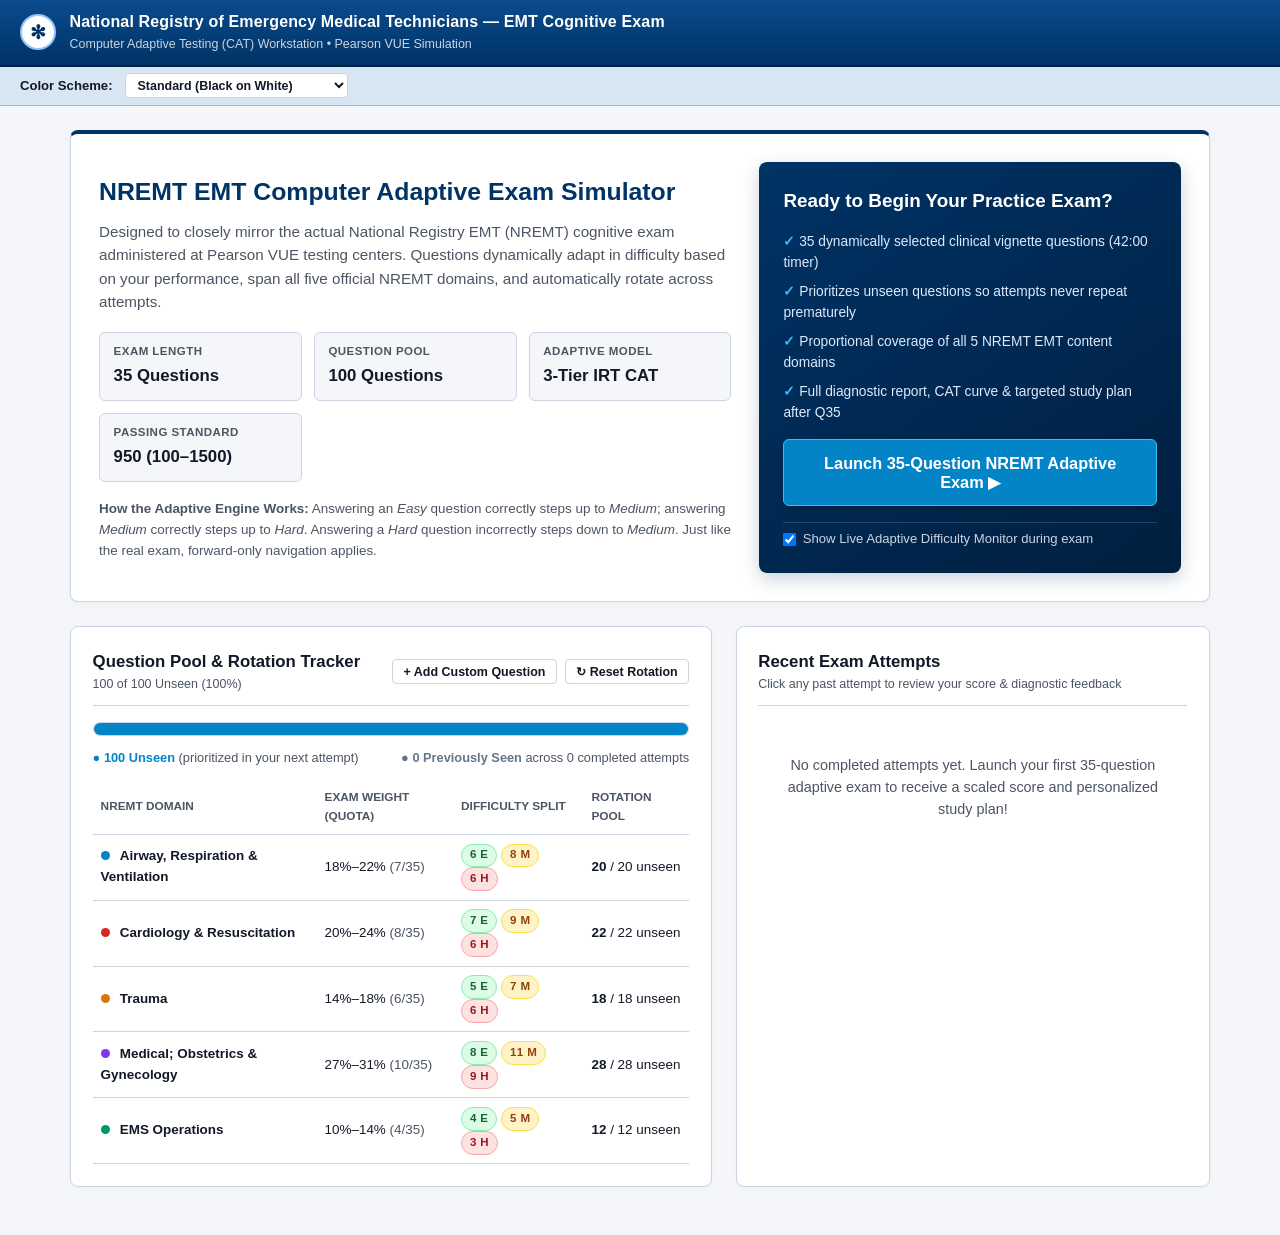
==== index.html @ d100026f "Add NREMT EMT computer adaptive practice exam app and 100-question bank Build a realistic National R" ====
<!DOCTYPE html>
<html lang="en">
<head>
  <meta charset="UTF-8" />
  <meta name="viewport" content="width=device-width, initial-scale=1.0" />
  <title>NREMT EMT Cognitive Exam — CAT Simulator & Diagnostic Prep</title>
  <link rel="stylesheet" href="css/styles.css" />
</head>
<body>
  <!-- ========================================================================
       PEARSON VUE OFFICIAL-STYLE TOP HEADER BAR
       ======================================================================== -->
  <header class="vue-header">
    <div class="vue-header-left">
      <div class="nremt-star-badge" title="Star of Life — National Registry EMT">✻</div>
      <div>
        <div class="vue-exam-title">National Registry of Emergency Medical Technicians — EMT Cognitive Exam</div>
        <div class="vue-candidate-subtitle">Computer Adaptive Testing (CAT) Workstation • Pearson VUE Simulation</div>
      </div>
    </div>

    <div class="vue-header-right">
      <div id="vue-header-exam-status" class="vue-status-box hidden">
        <div id="vue-timer-row" class="vue-timer-row">
          <span>⏱</span>
          <span id="vue-timer-text">Time Remaining: 42:00</span>
          <button type="button" id="btn-toggle-timer" class="btn-tiny-link">Hide</button>
        </div>
        <div id="vue-question-counter" class="vue-question-counter">Question 1 of 35</div>
      </div>
    </div>
  </header>

  <!-- ========================================================================
       PEARSON VUE SECONDARY UTILITY TOOLBAR
       ======================================================================== -->
  <div class="vue-subbar">
    <div class="vue-subbar-left">
      <label for="select-color-scheme" style="font-weight:700;">Color Scheme:</label>
      <select id="select-color-scheme" class="vue-tool-select" aria-label="Pearson VUE Color Scheme">
        <option value="standard">Standard (Black on White)</option>
        <option value="high-contrast">High Contrast (White on Black)</option>
        <option value="yellow-black">Yellow on Black (Pearson VUE)</option>
      </select>

      <div id="vue-subbar-exam-tools" class="vue-subbar-left hidden">
        <button type="button" id="btn-toggle-cat-hud" class="vue-tool-btn">Hide Adaptive Monitor</button>
        <span style="color:var(--vue-text-muted);font-size:0.78rem;">
          Tip: Right-click any choice or click <strong>✂ Strike</strong> to cross out distractors
        </span>
      </div>
    </div>

    <div class="vue-subbar-right">
      <div id="cat-live-hud" class="cat-live-pill hidden"></div>
    </div>
  </div>

  <!-- ========================================================================
       MAIN APPLICATION CONTAINER
       ======================================================================== -->
  <main class="main-container">
    <!-- ======================================================================
         VIEW 1: PRE-EXAM LOBBY & CANDIDATE PORTAL
         ====================================================================== -->
    <section id="view-lobby">
      <div class="lobby-hero">
        <div>
          <h1>NREMT EMT Computer Adaptive Exam Simulator</h1>
          <p>
            Designed to closely mirror the actual National Registry EMT (NREMT) cognitive exam administered at Pearson VUE testing centers. Questions dynamically adapt in difficulty based on your performance, span all five official NREMT domains, and automatically rotate across attempts.
          </p>

          <div class="exam-specs-grid">
            <div class="spec-item">
              <div class="spec-label">Exam Length</div>
              <div class="spec-value">35 Questions</div>
            </div>
            <div class="spec-item">
              <div class="spec-label">Question Pool</div>
              <div class="spec-value" id="lobby-bank-total">100 Questions</div>
            </div>
            <div class="spec-item">
              <div class="spec-label">Adaptive Model</div>
              <div class="spec-value">3-Tier IRT CAT</div>
            </div>
            <div class="spec-item">
              <div class="spec-label">Passing Standard</div>
              <div class="spec-value">950 (100–1500)</div>
            </div>
          </div>

          <div style="font-size:0.84rem;color:var(--vue-text-muted);">
            <strong>How the Adaptive Engine Works:</strong> Answering an <em>Easy</em> question correctly steps up to <em>Medium</em>; answering <em>Medium</em> correctly steps up to <em>Hard</em>. Answering a <em>Hard</em> question incorrectly steps down to <em>Medium</em>. Just like the real exam, forward-only navigation applies.
          </div>
        </div>

        <div class="lobby-cta-card">
          <h2>Ready to Begin Your Practice Exam?</h2>
          <ul>
            <li>35 dynamically selected clinical vignette questions (42:00 timer)</li>
            <li>Prioritizes unseen questions so attempts never repeat prematurely</li>
            <li>Proportional coverage of all 5 NREMT EMT content domains</li>
            <li>Full diagnostic report, CAT curve &amp; targeted study plan after Q35</li>
          </ul>
          <button type="button" id="btn-start-exam" class="btn-primary-launch">
            Launch 35-Question NREMT Adaptive Exam &#9654;
          </button>
          <div class="lobby-options-row">
            <label title="Shows live difficulty tier and domain transitions in the toolbar during the exam">
              <input type="checkbox" id="chk-live-cat-hud" checked />
              Show Live Adaptive Difficulty Monitor during exam
            </label>
          </div>
        </div>
      </div>

      <div class="dashboard-grid">
        <!-- Question Pool & Rotation Status -->
        <div class="panel-card">
          <div class="panel-card-header">
            <div>
              <h3>Question Pool &amp; Rotation Tracker</h3>
              <div style="font-size:0.78rem;color:var(--vue-text-muted);" id="lobby-unseen-count">
                100 of 100 Unseen (100%)
              </div>
            </div>
            <div style="display:flex;gap:0.5rem;">
              <button type="button" id="btn-open-custom-modal" class="vue-tool-btn">
                + Add Custom Question
              </button>
              <button type="button" id="btn-reset-pool" class="vue-tool-btn">
                ↻ Reset Rotation
              </button>
            </div>
          </div>

          <div class="pool-overview-bar" title="Unseen vs. Previously Seen Questions">
            <div id="pool-bar-unseen" class="pool-bar-unseen" style="width:100%;"></div>
            <div id="pool-bar-seen" class="pool-bar-seen" style="width:0%;"></div>
          </div>
          <div id="pool-legend-text" style="display:flex;justify-content:space-between;flex-wrap:wrap;gap:0.5rem;font-size:0.8rem;color:var(--vue-text-muted);margin-bottom:0.75rem;"></div>

          <table class="domain-table">
            <thead>
              <tr>
                <th>NREMT Domain</th>
                <th>Exam Weight (Quota)</th>
                <th>Difficulty Split</th>
                <th>Rotation Pool</th>
              </tr>
            </thead>
            <tbody id="domain-pool-tbody"></tbody>
          </table>
        </div>

        <!-- Past Exam Attempts -->
        <div class="panel-card">
          <div class="panel-card-header">
            <div>
              <h3>Recent Exam Attempts</h3>
              <div style="font-size:0.78rem;color:var(--vue-text-muted);">
                Click any past attempt to review your score &amp; diagnostic feedback
              </div>
            </div>
          </div>
          <div id="past-attempts-container" class="attempts-list"></div>
        </div>
      </div>
    </section>

    <!-- ======================================================================
         VIEW 2: ACTIVE EXAM WORKSPACE (PEARSON VUE INTERFACE)
         ====================================================================== -->
    <section id="view-exam" class="hidden">
      <div class="exam-workspace">
        <div class="exam-progress-strip">
          <div id="exam-progress-fill" class="exam-progress-fill" style="width:0%;"></div>
        </div>

        <div class="exam-content-area">
          <div class="exam-question-meta">
            <div id="exam-meta-left"><strong>Item 1 of 35</strong></div>
            <div>Select the single <strong>BEST</strong> response below.</div>
          </div>

          <div id="exam-question-stem" class="exam-stem"></div>

          <div id="exam-options-container" class="exam-options-list"></div>
        </div>

        <footer class="vue-footer">
          <div class="vue-footer-left">
            <button type="button" id="btn-exam-help" class="btn-vue-secondary">
              ? Exam Instructions
            </button>
            <button type="button" id="btn-exam-abort" class="btn-vue-secondary">
              End / Score Early
            </button>
          </div>
          <div>
            <button type="button" id="btn-exam-next" class="btn-vue-nav">
              Next &#9654;
            </button>
          </div>
        </footer>
      </div>
    </section>

    <!-- ======================================================================
         VIEW 3: POST-EXAM SCORE REPORT & DIAGNOSTIC FEEDBACK
         ====================================================================== -->
    <section id="view-results" class="hidden">
      <!-- 1. Official-Style Score Banner -->
      <div id="report-banner" class="report-banner banner-pass">
        <div class="report-top-row">
          <div style="max-width:650px;">
            <div id="report-status-pill" class="status-pill-large pass">
              ✓ ABOVE PASSING STANDARD — PASSED
            </div>
            <h1 id="report-headline" style="font-size:1.45rem;margin-bottom:0.35rem;"></h1>
            <p id="report-subheadline" style="font-size:0.88rem;color:var(--vue-text-muted);"></p>
          </div>

          <div class="scaled-score-box">
            <div style="font-size:0.75rem;font-weight:700;text-transform:uppercase;color:var(--vue-text-muted);">
              NREMT Scaled Score
            </div>
            <div id="report-scaled-score" class="scaled-score-number">1050</div>
            <div style="font-size:0.76rem;color:var(--vue-text-muted);">
              Passing Standard: <strong>950</strong> (Scale: 100–1500)
            </div>
          </div>
        </div>

        <!-- NREMT 100-1500 Visual Scale Bar -->
        <div class="nremt-scale-meter">
          <div class="scale-track">
            <div class="scale-pass-marker"></div>
            <div class="scale-pass-label">Passing Standard (950)</div>
            <div id="scale-user-pin" class="scale-user-pin" style="left:60%;"></div>
          </div>
          <div class="scale-labels">
            <span>100 (Minimum)</span>
            <span>500</span>
            <span>950 (Passing)</span>
            <span>1250</span>
            <span>1500 (Maximum)</span>
          </div>
        </div>

        <!-- KPI Summary Cards -->
        <div id="report-kpi-grid" class="kpi-grid"></div>

        <!-- Action Buttons -->
        <div style="display:flex;gap:0.85rem;flex-wrap:wrap;margin-top:1.35rem;padding-top:1.15rem;border-top:1px solid var(--vue-border);">
          <button type="button" id="btn-retake-exam" class="btn-primary-launch" style="padding:0.65rem 1.35rem;font-size:0.95rem;">
            Start New 35-Question Exam (Rotated Pool) &#9654;
          </button>
          <button type="button" id="btn-back-lobby" class="vue-tool-btn" style="padding:0.65rem 1.2rem;font-size:0.92rem;">
            ← Return to Candidate Dashboard
          </button>
        </div>
      </div>

      <!-- 2. Dynamic CAT Progression Graph -->
      <div class="panel-card" style="margin-bottom:1.5rem;">
        <div class="panel-card-header">
          <div>
            <h3>Computer Adaptive Testing (CAT) Difficulty Progression</h3>
            <div style="font-size:0.8rem;color:var(--vue-text-muted);">
              Visualizes how each question dynamically stepped up or down in difficulty based on your previous response
            </div>
          </div>
        </div>
        <div id="cat-chart-container" class="cat-chart-container"></div>
      </div>

      <!-- 3. Two-Column Domain Performance & Study Focus -->
      <div class="dashboard-grid">
        <!-- Official 5-Domain Breakdown -->
        <div class="panel-card">
          <div class="panel-card-header">
            <div>
              <h3>NREMT 5-Domain Competency Report</h3>
              <div style="font-size:0.78rem;color:var(--vue-text-muted);">
                Mirrors official NREMT domain feedback (Above, Near, or Below Passing Standard)
              </div>
            </div>
          </div>
          <div id="report-domain-list" class="domain-perf-list"></div>
        </div>

        <!-- Personalized Study Plan ("What You Should Focus Learning On More") -->
        <div class="panel-card">
          <div class="panel-card-header">
            <div>
              <h3>What You Should Focus Learning On More</h3>
              <div style="font-size:0.78rem;color:var(--vue-text-muted);">
                Diagnostic analysis of your adaptive pattern, weak subtopics &amp; patient populations
              </div>
            </div>
          </div>

          <div style="background:var(--vue-bg);border:1px solid var(--vue-border);border-left:4px solid var(--vue-navy);border-radius:6px;padding:0.85rem 1rem;margin-bottom:1rem;font-size:0.9rem;">
            <strong>Adaptive Pattern Analysis:</strong>
            <p id="study-adaptive-narrative" style="margin-top:0.25rem;color:var(--vue-text-muted);"></p>
          </div>

          <h4 style="font-size:0.9rem;margin-bottom:0.4rem;">Performance by Patient Population</h4>
          <div id="study-population-breakdown" class="exam-specs-grid" style="margin-top:0.4rem;margin-bottom:1.1rem;"></div>

          <h4 style="font-size:0.9rem;margin-bottom:0.4rem;">Priority Subtopics to Study Next</h4>
          <div id="study-weak-subtopics" class="focus-subtopic-grid"></div>
        </div>
      </div>

      <!-- 4. High-Yield Clinical Pearls from Missed Questions -->
      <div class="panel-card" style="margin-bottom:1.5rem;">
        <div class="panel-card-header">
          <div>
            <h3>Targeted Clinical Study Sheet (From Questions You Missed)</h3>
            <div style="font-size:0.78rem;color:var(--vue-text-muted);">
              Key NREMT rules, differentials, and clinical pearls tailored to your missed items on this attempt
            </div>
          </div>
        </div>
        <div id="study-pearls-list" class="pearl-list"></div>
      </div>

      <!-- 5. Complete 35-Question Review & Rationale -->
      <div class="panel-card">
        <div class="panel-card-header">
          <div>
            <h3>Complete 35-Question Clinical Rationale Review</h3>
            <div id="review-count-label" style="font-size:0.78rem;color:var(--vue-text-muted);">
              Showing 35 of 35 questions
            </div>
          </div>
          <div class="review-filters">
            <select id="filter-review-status" class="vue-tool-select" aria-label="Filter by Status">
              <option value="all">All Responses</option>
              <option value="incorrect">Incorrect Only</option>
              <option value="correct">Correct Only</option>
            </select>
            <select id="filter-review-domain" class="vue-tool-select" aria-label="Filter by Domain">
              <option value="all">All Domains (5)</option>
            </select>
            <select id="filter-review-difficulty" class="vue-tool-select" aria-label="Filter by Difficulty">
              <option value="all">All Difficulties</option>
              <option value="1">Easy Only</option>
              <option value="2">Medium Only</option>
              <option value="3">Hard Only</option>
            </select>
          </div>
        </div>
        <div id="review-questions-list" class="review-list"></div>
      </div>
    </section>
  </main>

  <!-- ========================================================================
       PEARSON VUE AUTHENTIC MODAL DIALOG
       ======================================================================== -->
  <div id="vue-modal-backdrop" class="vue-modal-backdrop hidden" role="dialog" aria-modal="true">
    <div class="vue-modal">
      <div class="vue-modal-header">
        <span id="vue-modal-title">Pearson VUE Exam Notification</span>
      </div>
      <div id="vue-modal-body" class="vue-modal-body"></div>
      <div class="vue-modal-footer">
        <button type="button" id="vue-modal-cancel" class="vue-tool-btn">Cancel</button>
        <button type="button" id="vue-modal-confirm" class="btn-vue-nav" style="padding:0.35rem 1rem;font-size:0.86rem;">
          OK
        </button>
      </div>
    </div>
  </div>

  <!-- ========================================================================
       MODULAR QUESTION BANK (100 BUILT-IN QUESTIONS + EXPANSION PACK) & ENGINE
       ======================================================================== -->
  <script src="data/questions-airway.js"></script>
  <script src="data/questions-cardiology.js"></script>
  <script src="data/questions-trauma.js"></script>
  <script src="data/questions-medical.js"></script>
  <script src="data/questions-operations.js"></script>
  <script src="data/questions-custom.js"></script>
  <script src="js/cat-engine.js"></script>
  <script src="js/app.js"></script>
</body>
</html>
---- css/styles.css ----
/* NREMT EMT Cognitive Exam Practice Application Styles */
/* Combines an authentic Pearson VUE testing interface with a modern NREMT Candidate Portal & Diagnostic Report */

:root {
  --vue-navy: #003366;
  --vue-navy-dark: #002244;
  --vue-navy-light: #0a4b8c;
  --vue-subbar: #d8e6f3;
  --vue-subbar-border: #9cb8d2;
  --vue-bg: #f4f6f9;
  --vue-panel: #ffffff;
  --vue-text: #111827;
  --vue-text-muted: #4b5563;
  --vue-border: #cbd5e1;
  --vue-accent: #0284c7;
  --vue-selected-bg: #e0f2fe;
  --vue-selected-border: #0284c7;
  --nremt-gold: #d97706;
  --pass-green: #15803d;
  --pass-bg: #dcfce7;
  --near-amber: #b45309;
  --near-bg: #fef3c7;
  --fail-red: #b91c1c;
  --fail-bg: #fee2e2;
  --font-sans: "Segoe UI", -apple-system, BlinkMacSystemFont, Roboto, Helvetica, Arial, sans-serif;
  --font-Mono: "Consolas", "SFMono-Regular", Menlo, Monaco, monospace;
}

/* Pearson VUE Accessibility Contrast Themes */
body.theme-high-contrast {
  --vue-navy: #000000;
  --vue-navy-dark: #000000;
  --vue-subbar: #1f2937;
  --vue-subbar-border: #4b5563;
  --vue-bg: #000000;
  --vue-panel: #111827;
  --vue-text: #ffffff;
  --vue-text-muted: #d1d5db;
  --vue-border: #4b5563;
  --vue-selected-bg: #1e3a8a;
  --vue-selected-border: #60a5fa;
}

body.theme-yellow-black {
  --vue-navy: #1a1a00;
  --vue-navy-dark: #0d0d00;
  --vue-subbar: #262600;
  --vue-subbar-border: #fde047;
  --vue-bg: #000000;
  --vue-panel: #0a0a00;
  --vue-text: #fef08a;
  --vue-text-muted: #facc15;
  --vue-border: #ca8a04;
  --vue-selected-bg: #422006;
  --vue-selected-border: #facc15;
}

* {
  box-sizing: border-box;
  margin: 0;
  padding: 0;
}

body {
  font-family: var(--font-sans);
  background-color: var(--vue-bg);
  color: var(--vue-text);
  line-height: 1.55;
  min-height: 100vh;
  display: flex;
  flex-direction: column;
}

button {
  font-family: inherit;
  cursor: pointer;
}

.hidden {
  display: none !important;
}

/* ============================================================================
   PEARSON VUE TOP HEADER & SUB-TOOLBAR
   ============================================================================ */
.vue-header {
  background: linear-gradient(180deg, var(--vue-navy-light) 0%, var(--vue-navy) 100%);
  color: #ffffff;
  padding: 0.65rem 1.25rem;
  display: flex;
  align-items: center;
  justify-content: space-between;
  border-bottom: 2px solid var(--vue-navy-dark);
  box-shadow: 0 2px 6px rgba(0, 0, 0, 0.15);
  user-select: none;
}

.vue-header-left {
  display: flex;
  align-items: center;
  gap: 0.85rem;
}

.nremt-star-badge {
  width: 36px;
  height: 36px;
  border-radius: 50%;
  background: #ffffff;
  color: var(--vue-navy);
  display: flex;
  align-items: center;
  justify-content: center;
  font-weight: 800;
  font-size: 1.2rem;
  border: 2px solid #93c5fd;
  flex-shrink: 0;
}

.vue-exam-title {
  font-size: 1rem;
  font-weight: 700;
  letter-spacing: 0.01em;
}

.vue-candidate-subtitle {
  font-size: 0.78rem;
  color: #cbd5e1;
}

.vue-header-right {
  display: flex;
  align-items: center;
  gap: 1.5rem;
}

.vue-status-box {
  display: flex;
  flex-direction: column;
  align-items: flex-end;
  font-size: 0.84rem;
}

.vue-timer-row {
  display: flex;
  align-items: center;
  gap: 0.45rem;
  font-weight: 700;
  font-family: var(--font-Mono);
  font-size: 0.95rem;
}

.vue-timer-row.timer-warning {
  color: #fde047;
}

.vue-timer-row.timer-danger {
  color: #fca5a5;
  animation: pulseRed 1s infinite;
}

@keyframes pulseRed {
  0%, 100% { opacity: 1; }
  50% { opacity: 0.5; }
}

.btn-tiny-link {
  background: rgba(255, 255, 255, 0.14);
  color: #e2e8f0;
  border: 1px solid rgba(255, 255, 255, 0.3);
  border-radius: 3px;
  padding: 0.1rem 0.4rem;
  font-size: 0.7rem;
}

.btn-tiny-link:hover {
  background: rgba(255, 255, 255, 0.25);
}

.vue-question-counter {
  font-size: 0.88rem;
  font-weight: 600;
  color: #e0f2fe;
}

/* Subbar */
.vue-subbar {
  background-color: var(--vue-subbar);
  border-bottom: 1px solid var(--vue-subbar-border);
  padding: 0.4rem 1.25rem;
  display: flex;
  align-items: center;
  justify-content: space-between;
  flex-wrap: wrap;
  gap: 0.75rem;
  font-size: 0.82rem;
}

.vue-subbar-left,
.vue-subbar-right {
  display: flex;
  align-items: center;
  gap: 0.75rem;
  flex-wrap: wrap;
}

.vue-tool-btn {
  background: var(--vue-panel);
  color: var(--vue-text);
  border: 1px solid var(--vue-border);
  padding: 0.25rem 0.65rem;
  border-radius: 4px;
  font-size: 0.78rem;
  font-weight: 600;
  display: inline-flex;
  align-items: center;
  gap: 0.35rem;
  transition: all 0.15s ease;
}

.vue-tool-btn:hover {
  border-color: var(--vue-navy);
  background: var(--vue-selected-bg);
}

.vue-tool-select {
  background: var(--vue-panel);
  color: var(--vue-text);
  border: 1px solid var(--vue-border);
  padding: 0.22rem 0.5rem;
  border-radius: 4px;
  font-size: 0.78rem;
  font-weight: 600;
}

/* Live CAT Telemetry Pill (Optional during exam) */
.cat-live-pill {
  display: inline-flex;
  align-items: center;
  gap: 0.5rem;
  background: var(--vue-panel);
  border: 1px solid var(--vue-border);
  padding: 0.2rem 0.65rem;
  border-radius: 999px;
  font-size: 0.76rem;
  font-weight: 600;
}

.diff-badge {
  display: inline-block;
  padding: 0.12rem 0.5rem;
  border-radius: 999px;
  font-size: 0.72rem;
  font-weight: 700;
  text-transform: uppercase;
  letter-spacing: 0.03em;
}

.diff-1 {
  background: #dcfce7;
  color: #166534;
  border: 1px solid #86efac;
}

.diff-2 {
  background: #fef3c7;
  color: #92400e;
  border: 1px solid #fde047;
}

.diff-3 {
  background: #fee2e2;
  color: #991b1b;
  border: 1px solid #fca5a5;
}

/* ============================================================================
   MAIN VIEWS CONTAINER
   ============================================================================ */
.main-container {
  flex: 1;
  display: flex;
  flex-direction: column;
  max-width: 1180px;
  width: 100%;
  margin: 0 auto;
  padding: 1.5rem 1.25rem;
}

/* ============================================================================
   VIEW 1: PRE-EXAM LOBBY / CANDIDATE DASHBOARD
   ============================================================================ */
.lobby-hero {
  background: var(--vue-panel);
  border: 1px solid var(--vue-border);
  border-top: 4px solid var(--vue-navy);
  border-radius: 8px;
  padding: 1.75rem;
  margin-bottom: 1.5rem;
  box-shadow: 0 2px 8px rgba(0, 0, 0, 0.04);
  display: grid;
  grid-template-columns: 1.5fr 1fr;
  gap: 1.75rem;
  align-items: center;
}

@media (max-width: 860px) {
  .lobby-hero {
    grid-template-columns: 1fr;
  }
}

.lobby-hero h1 {
  font-size: 1.55rem;
  color: var(--vue-navy);
  margin-bottom: 0.5rem;
}

body.theme-high-contrast .lobby-hero h1,
body.theme-yellow-black .lobby-hero h1 {
  color: var(--vue-text);
}

.lobby-hero p {
  color: var(--vue-text-muted);
  font-size: 0.95rem;
  margin-bottom: 1rem;
}

.exam-specs-grid {
  display: grid;
  grid-template-columns: repeat(auto-fit, minmax(150px, 1fr));
  gap: 0.75rem;
  margin: 1.1rem 0;
}

.spec-item {
  background: var(--vue-bg);
  border: 1px solid var(--vue-border);
  border-radius: 6px;
  padding: 0.65rem 0.85rem;
}

.spec-label {
  font-size: 0.72rem;
  text-transform: uppercase;
  letter-spacing: 0.04em;
  color: var(--vue-text-muted);
  font-weight: 700;
}

.spec-value {
  font-size: 1.05rem;
  font-weight: 700;
  color: var(--vue-text);
  margin-top: 0.15rem;
}

.lobby-cta-card {
  background: linear-gradient(145deg, #003366 0%, #001f3f 100%);
  color: #ffffff;
  border-radius: 8px;
  padding: 1.5rem;
  display: flex;
  flex-direction: column;
  gap: 1rem;
  box-shadow: 0 6px 18px rgba(0, 51, 102, 0.22);
}

.lobby-cta-card h2 {
  font-size: 1.18rem;
  font-weight: 700;
}

.lobby-cta-card ul {
  list-style: none;
  font-size: 0.86rem;
  color: #dbeafe;
  display: flex;
  flex-direction: column;
  gap: 0.45rem;
}

.lobby-cta-card ul li::before {
  content: "✓ ";
  color: #38bdf8;
  font-weight: 800;
}

.btn-primary-launch {
  background: #0284c7;
  color: #ffffff;
  border: 1px solid #38bdf8;
  border-radius: 6px;
  padding: 0.85rem 1.25rem;
  font-size: 1.02rem;
  font-weight: 700;
  text-align: center;
  transition: background 0.15s ease, transform 0.1s ease;
  box-shadow: 0 2px 6px rgba(0, 0, 0, 0.2);
}

.btn-primary-launch:hover {
  background: #0369a1;
  transform: translateY(-1px);
}

.lobby-options-row {
  display: flex;
  align-items: center;
  justify-content: space-between;
  font-size: 0.82rem;
  color: #cbd5e1;
  padding-top: 0.35rem;
  border-top: 1px solid rgba(255, 255, 255, 0.15);
}

.lobby-options-row label {
  display: flex;
  align-items: center;
  gap: 0.4rem;
  cursor: pointer;
}

/* Dashboard Two-Column Grid */
.dashboard-grid {
  display: grid;
  grid-template-columns: 1.15fr 0.85fr;
  gap: 1.5rem;
  margin-bottom: 1.5rem;
}

@media (max-width: 860px) {
  .dashboard-grid {
    grid-template-columns: 1fr;
  }
}

.panel-card {
  background: var(--vue-panel);
  border: 1px solid var(--vue-border);
  border-radius: 8px;
  padding: 1.35rem;
  box-shadow: 0 1px 4px rgba(0, 0, 0, 0.03);
}

.panel-card-header {
  display: flex;
  align-items: center;
  justify-content: space-between;
  margin-bottom: 1rem;
  padding-bottom: 0.65rem;
  border-bottom: 1px solid var(--vue-border);
}

.panel-card-header h3 {
  font-size: 1.05rem;
  font-weight: 700;
}

/* Question Pool & Rotation Bar */
.pool-overview-bar {
  display: flex;
  height: 14px;
  border-radius: 999px;
  overflow: hidden;
  background: var(--vue-bg);
  border: 1px solid var(--vue-border);
  margin: 0.75rem 0;
}

.pool-bar-unseen {
  background: #0284c7;
  transition: width 0.3s ease;
}

.pool-bar-seen {
  background: #94a3b8;
  transition: width 0.3s ease;
}

.domain-table {
  width: 100%;
  border-collapse: collapse;
  font-size: 0.84rem;
  margin-top: 0.75rem;
}

.domain-table th,
.domain-table td {
  padding: 0.55rem 0.5rem;
  text-align: left;
  border-bottom: 1px solid var(--vue-border);
}

.domain-table th {
  font-size: 0.74rem;
  text-transform: uppercase;
  color: var(--vue-text-muted);
  font-weight: 700;
}

.domain-dot {
  display: inline-block;
  width: 9px;
  height: 9px;
  border-radius: 50%;
  margin-right: 0.4rem;
}

/* Past Attempts List */
.attempts-list {
  display: flex;
  flex-direction: column;
  gap: 0.65rem;
  max-height: 330px;
  overflow-y: auto;
}

.attempt-item {
  display: flex;
  align-items: center;
  justify-content: space-between;
  padding: 0.75rem 0.9rem;
  background: var(--vue-bg);
  border: 1px solid var(--vue-border);
  border-radius: 6px;
  transition: border-color 0.15s ease;
}

.attempt-item:hover {
  border-color: var(--vue-accent);
}

.attempt-badge {
  padding: 0.2rem 0.55rem;
  border-radius: 4px;
  font-size: 0.74rem;
  font-weight: 700;
}

.attempt-pass {
  background: var(--pass-bg);
  color: var(--pass-green);
}

.attempt-fail {
  background: var(--fail-bg);
  color: var(--fail-red);
}

/* ============================================================================
   VIEW 2: ACTIVE EXAM WORKSPACE (AUTHENTIC PEARSON VUE INTERFACE)
   ============================================================================ */
.exam-workspace {
  flex: 1;
  display: flex;
  flex-direction: column;
  background: var(--vue-panel);
  border: 1px solid var(--vue-border);
  border-radius: 6px;
  box-shadow: 0 2px 10px rgba(0, 0, 0, 0.05);
  overflow: hidden;
  min-height: 540px;
}

.exam-progress-strip {
  height: 5px;
  background: var(--vue-border);
  width: 100%;
}

.exam-progress-fill {
  height: 100%;
  background: var(--vue-accent);
  transition: width 0.25s ease;
}

.exam-content-area {
  flex: 1;
  padding: 2rem 2.5rem;
  max-width: 920px;
}

@media (max-width: 680px) {
  .exam-content-area {
    padding: 1.25rem;
  }
}

.exam-question-meta {
  display: flex;
  align-items: center;
  justify-content: space-between;
  flex-wrap: wrap;
  gap: 0.5rem;
  margin-bottom: 1.15rem;
  padding-bottom: 0.65rem;
  border-bottom: 1px solid var(--vue-border);
  font-size: 0.82rem;
  color: var(--vue-text-muted);
}

.exam-stem {
  font-size: 1.12rem;
  line-height: 1.68;
  font-weight: 500;
  color: var(--vue-text);
  margin-bottom: 1.75rem;
  white-space: pre-line;
}

.exam-options-list {
  display: flex;
  flex-direction: column;
  gap: 0.75rem;
}

.exam-option-row {
  display: flex;
  align-items: stretch;
  gap: 0.6rem;
}

.exam-option-card {
  flex: 1;
  display: flex;
  align-items: flex-start;
  gap: 0.85rem;
  padding: 0.9rem 1.1rem;
  border: 2px solid var(--vue-border);
  border-radius: 6px;
  background: var(--vue-panel);
  cursor: pointer;
  transition: all 0.12s ease;
  user-select: none;
}

.exam-option-card:hover {
  border-color: var(--vue-navy-light);
  background: var(--vue-bg);
}

.exam-option-card.selected {
  border-color: var(--vue-selected-border);
  background: var(--vue-selected-bg);
  box-shadow: 0 0 0 1px var(--vue-selected-border);
}

.exam-option-card.struck-out .option-text {
  text-decoration: line-through;
  opacity: 0.42;
}

.option-radio-circle {
  width: 22px;
  height: 22px;
  border-radius: 50%;
  border: 2px solid var(--vue-text-muted);
  display: flex;
  align-items: center;
  justify-content: center;
  font-size: 0.78rem;
  font-weight: 700;
  flex-shrink: 0;
  margin-top: 0.1rem;
}

.exam-option-card.selected .option-radio-circle {
  border-color: var(--vue-selected-border);
  background: var(--vue-selected-border);
  color: #ffffff;
}

.option-letter {
  font-weight: 700;
  margin-right: 0.35rem;
}

.option-text {
  font-size: 1rem;
  line-height: 1.5;
}

.btn-strikeout {
  background: var(--vue-bg);
  color: var(--vue-text-muted);
  border: 1px solid var(--vue-border);
  border-radius: 6px;
  padding: 0 0.65rem;
  font-size: 0.76rem;
  font-weight: 600;
  display: flex;
  align-items: center;
  justify-content: center;
  flex-shrink: 0;
  transition: all 0.12s ease;
}

.btn-strikeout:hover {
  color: var(--vue-text);
  border-color: var(--vue-text-muted);
}

.btn-strikeout.active {
  background: #fee2e2;
  color: #991b1b;
  border-color: #fca5a5;
}

/* Pearson VUE Bottom Footer Bar */
.vue-footer {
  background: var(--vue-navy);
  color: #ffffff;
  padding: 0.75rem 1.5rem;
  display: flex;
  align-items: center;
  justify-content: space-between;
  border-top: 2px solid var(--vue-navy-dark);
}

.vue-footer-left {
  display: flex;
  align-items: center;
  gap: 0.75rem;
}

.btn-vue-nav {
  background: linear-gradient(180deg, #f8fafc 0%, #e2e8f0 100%);
  color: #0f172a;
  border: 1px solid #94a3b8;
  border-radius: 4px;
  padding: 0.5rem 1.25rem;
  font-size: 0.92rem;
  font-weight: 700;
  display: inline-flex;
  align-items: center;
  gap: 0.45rem;
  box-shadow: 0 1px 3px rgba(0, 0, 0, 0.2);
}

.btn-vue-nav:hover {
  background: #ffffff;
}

.btn-vue-secondary {
  background: rgba(255, 255, 255, 0.12);
  color: #ffffff;
  border: 1px solid rgba(255, 255, 255, 0.3);
  border-radius: 4px;
  padding: 0.45rem 0.9rem;
  font-size: 0.82rem;
  font-weight: 600;
}

.btn-vue-secondary:hover {
  background: rgba(255, 255, 255, 0.22);
}

/* ============================================================================
   VIEW 3: POST-EXAM DIAGNOSTIC REPORT & STUDY PLAN (AFTER 35 QUESTIONS)
   ============================================================================ */
.report-banner {
  border-radius: 8px;
  padding: 1.75rem;
  margin-bottom: 1.5rem;
  border: 1px solid var(--vue-border);
  background: var(--vue-panel);
  box-shadow: 0 2px 10px rgba(0, 0, 0, 0.05);
}

.report-banner.banner-pass {
  border-top: 6px solid var(--pass-green);
}

.report-banner.banner-fail {
  border-top: 6px solid var(--fail-red);
}

.report-top-row {
  display: flex;
  align-items: flex-start;
  justify-content: space-between;
  flex-wrap: wrap;
  gap: 1.25rem;
  margin-bottom: 1.5rem;
}

.status-pill-large {
  display: inline-flex;
  align-items: center;
  gap: 0.5rem;
  padding: 0.35rem 0.9rem;
  border-radius: 999px;
  font-size: 0.82rem;
  font-weight: 800;
  text-transform: uppercase;
  letter-spacing: 0.05em;
  margin-bottom: 0.5rem;
}

.status-pill-large.pass {
  background: var(--pass-bg);
  color: var(--pass-green);
}

.status-pill-large.fail {
  background: var(--fail-bg);
  color: var(--fail-red);
}

.scaled-score-box {
  text-align: right;
  background: var(--vue-bg);
  border: 1px solid var(--vue-border);
  padding: 0.9rem 1.35rem;
  border-radius: 8px;
  min-width: 210px;
}

.scaled-score-number {
  font-size: 2.4rem;
  font-weight: 800;
  line-height: 1.1;
  color: var(--vue-navy);
}

body.theme-high-contrast .scaled-score-number,
body.theme-yellow-black .scaled-score-number {
  color: var(--vue-text);
}

/* NREMT 100-1500 Scale Meter */
.nremt-scale-meter {
  margin: 1.25rem 0;
  padding: 1rem;
  background: var(--vue-bg);
  border-radius: 8px;
  border: 1px solid var(--vue-border);
}

.scale-track {
  position: relative;
  height: 16px;
  border-radius: 999px;
  background: linear-gradient(90deg, #ef4444 0%, #f59e0b 58%, #22c55e 62%, #15803d 100%);
  margin: 1.5rem 0 0.6rem;
}

.scale-pass-marker {
  position: absolute;
  top: -22px;
  bottom: -6px;
  width: 2px;
  background: var(--vue-text);
  left: 60.7%; /* (950 - 100) / (1500 - 100) = 850 / 1400 = 60.71% */
}

.scale-pass-label {
  position: absolute;
  top: -22px;
  left: 60.7%;
  transform: translateX(-50%);
  font-size: 0.72rem;
  font-weight: 700;
  white-space: nowrap;
  background: var(--vue-panel);
  padding: 0 0.35rem;
  border-radius: 3px;
  border: 1px solid var(--vue-border);
}

.scale-user-pin {
  position: absolute;
  top: -5px;
  width: 26px;
  height: 26px;
  border-radius: 50%;
  background: var(--vue-navy);
  border: 3px solid #ffffff;
  box-shadow: 0 2px 6px rgba(0, 0, 0, 0.35);
  transform: translateX(-50%);
  transition: left 0.4s ease;
}

.scale-labels {
  display: flex;
  justify-content: space-between;
  font-size: 0.75rem;
  color: var(--vue-text-muted);
  font-weight: 600;
}

/* Summary KPI Grid */
.kpi-grid {
  display: grid;
  grid-template-columns: repeat(auto-fit, minmax(175px, 1fr));
  gap: 0.9rem;
  margin-top: 1.25rem;
}

.kpi-card {
  background: var(--vue-bg);
  border: 1px solid var(--vue-border);
  border-radius: 6px;
  padding: 0.85rem 1rem;
}

.kpi-title {
  font-size: 0.75rem;
  text-transform: uppercase;
  color: var(--vue-text-muted);
  font-weight: 700;
}

.kpi-val {
  font-size: 1.35rem;
  font-weight: 800;
  margin-top: 0.2rem;
}

.kpi-sub {
  font-size: 0.78rem;
  color: var(--vue-text-muted);
}

/* CAT Trajectory SVG Chart Container */
.cat-chart-container {
  width: 100%;
  overflow-x: auto;
  padding: 0.5rem 0;
}

.cat-svg {
  width: 100%;
  min-width: 680px;
  height: 230px;
  display: block;
}

/* Domain Performance Cards */
.domain-perf-list {
  display: flex;
  flex-direction: column;
  gap: 0.9rem;
}

.domain-perf-item {
  border: 1px solid var(--vue-border);
  border-radius: 6px;
  padding: 0.95rem 1.1rem;
  background: var(--vue-bg);
}

.domain-perf-top {
  display: flex;
  align-items: center;
  justify-content: space-between;
  flex-wrap: wrap;
  gap: 0.5rem;
  margin-bottom: 0.5rem;
}

.domain-perf-title {
  font-weight: 700;
  font-size: 0.96rem;
}

.comp-badge {
  padding: 0.2rem 0.6rem;
  border-radius: 4px;
  font-size: 0.74rem;
  font-weight: 700;
}

.status-above {
  background: var(--pass-bg);
  color: var(--pass-green);
}

.status-near {
  background: var(--near-bg);
  color: var(--near-amber);
}

.status-below {
  background: var(--fail-bg);
  color: var(--fail-red);
}

.domain-bar-track {
  height: 9px;
  background: var(--vue-border);
  border-radius: 999px;
  overflow: hidden;
  margin: 0.45rem 0;
}

.domain-bar-fill {
  height: 100%;
  border-radius: 999px;
  transition: width 0.3s ease;
}

/* Study Focus & Pearls Cards */
.focus-subtopic-grid {
  display: grid;
  grid-template-columns: repeat(auto-fill, minmax(280px, 1fr));
  gap: 0.85rem;
  margin-top: 0.85rem;
}

.focus-subtopic-card {
  border: 1px solid var(--vue-border);
  border-left: 4px solid var(--fail-red);
  background: var(--vue-bg);
  border-radius: 6px;
  padding: 0.85rem 1rem;
}

.pearl-list {
  display: flex;
  flex-direction: column;
  gap: 0.7rem;
  margin-top: 0.85rem;
}

.pearl-item {
  background: var(--vue-bg);
  border: 1px solid var(--vue-border);
  border-left: 4px solid var(--vue-accent);
  border-radius: 6px;
  padding: 0.8rem 1rem;
  font-size: 0.9rem;
}

/* Question Review Filter & Accordion Cards */
.review-filters {
  display: flex;
  align-items: center;
  gap: 0.6rem;
  flex-wrap: wrap;
  margin-bottom: 1rem;
}

.review-list {
  display: flex;
  flex-direction: column;
  gap: 1rem;
}

.review-card {
  border: 1px solid var(--vue-border);
  border-radius: 8px;
  background: var(--vue-panel);
  overflow: hidden;
}

.review-card.review-correct {
  border-left: 5px solid var(--pass-green);
}

.review-card.review-incorrect {
  border-left: 5px solid var(--fail-red);
}

.review-card-header {
  padding: 0.85rem 1.15rem;
  background: var(--vue-bg);
  border-bottom: 1px solid var(--vue-border);
  display: flex;
  align-items: center;
  justify-content: space-between;
  flex-wrap: wrap;
  gap: 0.5rem;
  font-size: 0.84rem;
}

.review-card-body {
  padding: 1.15rem;
}

.review-options {
  display: flex;
  flex-direction: column;
  gap: 0.45rem;
  margin: 0.9rem 0;
}

.review-opt {
  padding: 0.55rem 0.85rem;
  border-radius: 5px;
  border: 1px solid var(--vue-border);
  font-size: 0.92rem;
}

.review-opt.opt-correct {
  background: var(--pass-bg);
  border-color: #86efac;
  color: #14532d;
  font-weight: 600;
}

.review-opt.opt-user-wrong {
  background: var(--fail-bg);
  border-color: #fca5a5;
  color: #7f1d1d;
  font-weight: 600;
}

.review-rationale {
  background: var(--vue-bg);
  border: 1px solid var(--vue-border);
  border-radius: 6px;
  padding: 0.9rem 1rem;
  font-size: 0.9rem;
  margin-top: 0.75rem;
}

/* ============================================================================
   PEARSON VUE AUTHENTIC MODAL DIALOG
   ============================================================================ */
.vue-modal-backdrop {
  position: fixed;
  inset: 0;
  background: rgba(0, 0, 0, 0.55);
  display: flex;
  align-items: center;
  justify-content: center;
  z-index: 1000;
  padding: 1rem;
}

.vue-modal {
  background: var(--vue-panel);
  color: var(--vue-text);
  border: 2px solid var(--vue-navy);
  border-radius: 6px;
  max-width: 560px;
  width: 100%;
  box-shadow: 0 12px 32px rgba(0, 0, 0, 0.35);
  overflow: hidden;
}

.vue-modal-header {
  background: var(--vue-navy);
  color: #ffffff;
  padding: 0.65rem 1rem;
  font-weight: 700;
  font-size: 0.95rem;
  display: flex;
  align-items: center;
  justify-content: space-between;
}

.vue-modal-body {
  padding: 1.25rem;
  font-size: 0.94rem;
  max-height: 75vh;
  overflow-y: auto;
}

.vue-modal-footer {
  padding: 0.75rem 1.25rem;
  background: var(--vue-bg);
  border-top: 1px solid var(--vue-border);
  display: flex;
  justify-content: flex-end;
  gap: 0.65rem;
}

/* Form inputs for Custom Question Modal */
.form-group {
  margin-bottom: 0.85rem;
}

.form-group label {
  display: block;
  font-size: 0.8rem;
  font-weight: 700;
  margin-bottom: 0.25rem;
}

.form-input,
.form-textarea,
.form-select {
  width: 100%;
  padding: 0.5rem 0.65rem;
  border: 1px solid var(--vue-border);
  border-radius: 4px;
  background: var(--vue-panel);
  color: var(--vue-text);
  font-family: inherit;
  font-size: 0.88rem;
}

.form-textarea {
  min-height: 72px;
  resize: vertical;
}
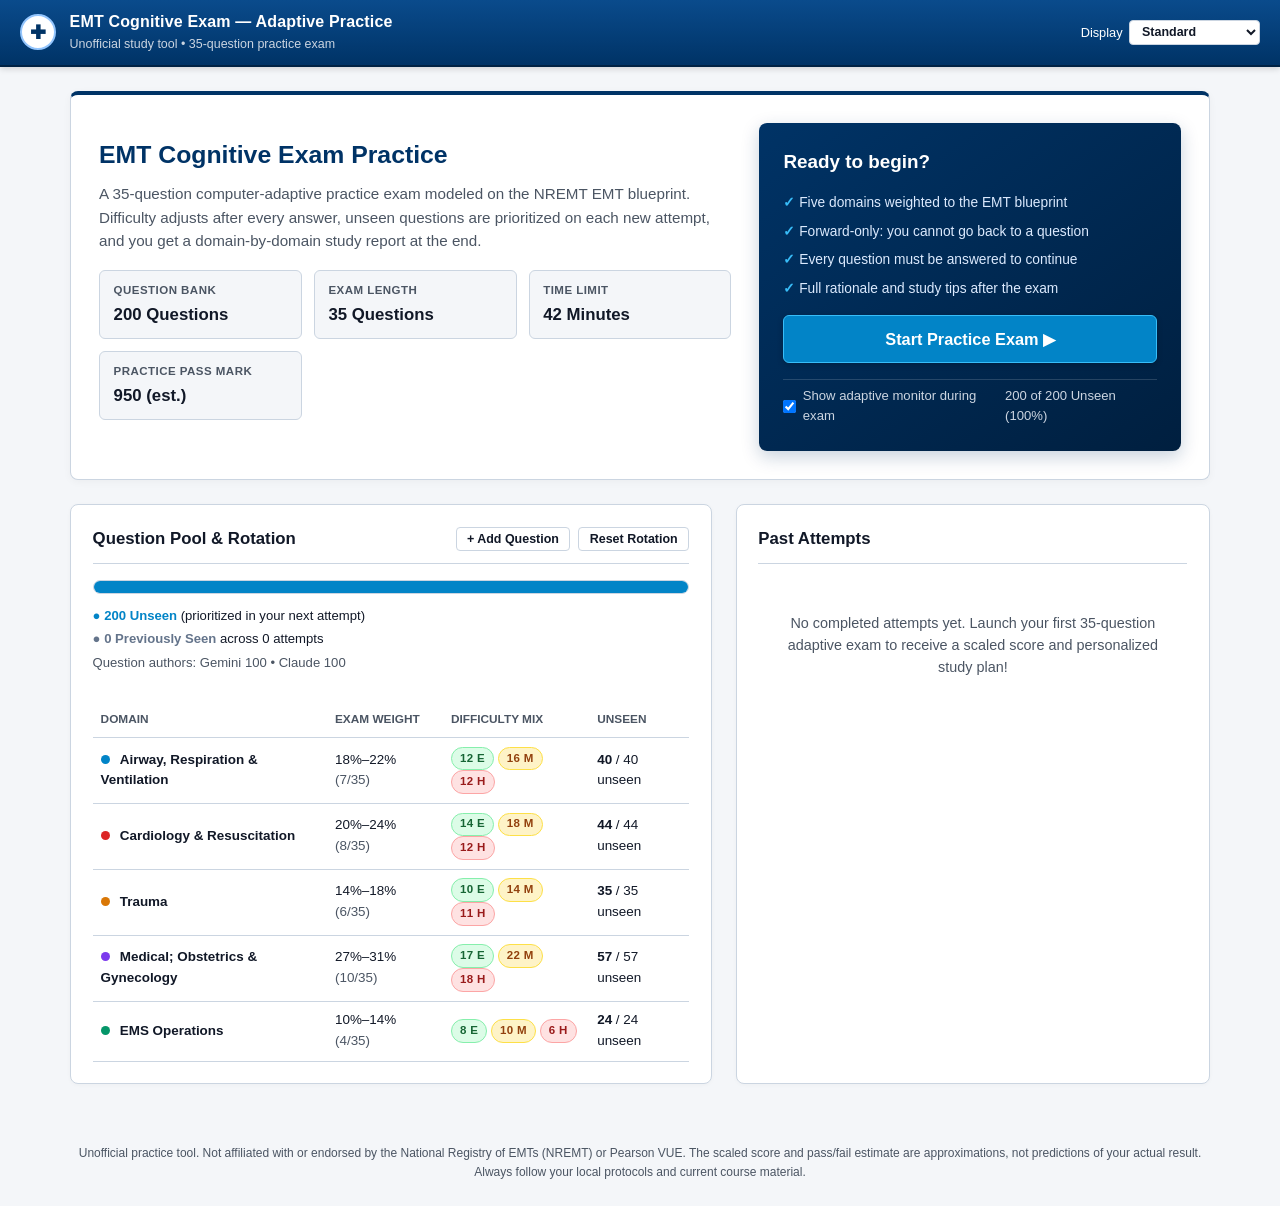
==== commit 8132d819: "Add index.html, fix exam-saving bugs, review Gemini questions, add 100 Claude questions - Add the mi" ====
--- a/index.html
+++ b/index.html
@@ -3,389 +3,271 @@
 <head>
   <meta charset="UTF-8" />
   <meta name="viewport" content="width=device-width, initial-scale=1.0" />
-  <title>NREMT EMT Cognitive Exam — CAT Simulator & Diagnostic Prep</title>
+  <title>NREMT EMT Practice Exam</title>
   <link rel="stylesheet" href="css/styles.css" />
 </head>
 <body>
-  <!-- ========================================================================
-       PEARSON VUE OFFICIAL-STYLE TOP HEADER BAR
-       ======================================================================== -->
+  <!-- ===================== TOP HEADER ===================== -->
   <header class="vue-header">
     <div class="vue-header-left">
-      <div class="nremt-star-badge" title="Star of Life — National Registry EMT">✻</div>
+      <div class="nremt-star-badge" aria-hidden="true">✚</div>
       <div>
-        <div class="vue-exam-title">National Registry of Emergency Medical Technicians — EMT Cognitive Exam</div>
-        <div class="vue-candidate-subtitle">Computer Adaptive Testing (CAT) Workstation • Pearson VUE Simulation</div>
-      </div>
-    </div>
-
+        <div class="vue-exam-title">EMT Cognitive Exam — Adaptive Practice</div>
+        <div class="vue-candidate-subtitle">Unofficial study tool • 35-question practice exam</div>
+      </div>
+    </div>
     <div class="vue-header-right">
       <div id="vue-header-exam-status" class="vue-status-box hidden">
         <div id="vue-timer-row" class="vue-timer-row">
-          <span>⏱</span>
           <span id="vue-timer-text">Time Remaining: 42:00</span>
           <button type="button" id="btn-toggle-timer" class="btn-tiny-link">Hide</button>
         </div>
         <div id="vue-question-counter" class="vue-question-counter">Question 1 of 35</div>
       </div>
+      <label style="display:flex;align-items:center;gap:0.4rem;font-size:0.8rem;">
+        <span>Display</span>
+        <select id="select-color-scheme" class="vue-tool-select" aria-label="Color scheme">
+          <option value="default">Standard</option>
+          <option value="high-contrast">High contrast</option>
+          <option value="yellow-black">Yellow on black</option>
+        </select>
+      </label>
     </div>
   </header>
 
-  <!-- ========================================================================
-       PEARSON VUE SECONDARY UTILITY TOOLBAR
-       ======================================================================== -->
-  <div class="vue-subbar">
+  <!-- Exam-only toolbar -->
+  <div id="vue-subbar-exam-tools" class="vue-subbar hidden">
     <div class="vue-subbar-left">
-      <label for="select-color-scheme" style="font-weight:700;">Color Scheme:</label>
-      <select id="select-color-scheme" class="vue-tool-select" aria-label="Pearson VUE Color Scheme">
-        <option value="standard">Standard (Black on White)</option>
-        <option value="high-contrast">High Contrast (White on Black)</option>
-        <option value="yellow-black">Yellow on Black (Pearson VUE)</option>
-      </select>
-
-      <div id="vue-subbar-exam-tools" class="vue-subbar-left hidden">
-        <button type="button" id="btn-toggle-cat-hud" class="vue-tool-btn">Hide Adaptive Monitor</button>
-        <span style="color:var(--vue-text-muted);font-size:0.78rem;">
-          Tip: Right-click any choice or click <strong>✂ Strike</strong> to cross out distractors
-        </span>
-      </div>
-    </div>
-
+      <button type="button" id="btn-toggle-cat-hud" class="vue-tool-btn">Hide Adaptive Monitor</button>
+    </div>
     <div class="vue-subbar-right">
-      <div id="cat-live-hud" class="cat-live-pill hidden"></div>
+      <span style="font-size:0.8rem;">Right-click an answer (or use ✂ Strike) to cross it out</span>
     </div>
   </div>
 
-  <!-- ========================================================================
-       MAIN APPLICATION CONTAINER
-       ======================================================================== -->
   <main class="main-container">
-    <!-- ======================================================================
-         VIEW 1: PRE-EXAM LOBBY & CANDIDATE PORTAL
-         ====================================================================== -->
+    <!-- ===================== VIEW 1: LOBBY ===================== -->
     <section id="view-lobby">
       <div class="lobby-hero">
         <div>
-          <h1>NREMT EMT Computer Adaptive Exam Simulator</h1>
+          <h1>EMT Cognitive Exam Practice</h1>
           <p>
-            Designed to closely mirror the actual National Registry EMT (NREMT) cognitive exam administered at Pearson VUE testing centers. Questions dynamically adapt in difficulty based on your performance, span all five official NREMT domains, and automatically rotate across attempts.
+            A 35-question computer-adaptive practice exam modeled on the NREMT EMT blueprint. Difficulty
+            adjusts after every answer, unseen questions are prioritized on each new attempt, and you get a
+            domain-by-domain study report at the end.
           </p>
-
           <div class="exam-specs-grid">
+            <div class="spec-item">
+              <div class="spec-label">Question Bank</div>
+              <div class="spec-value" id="lobby-bank-total">— Questions</div>
+            </div>
             <div class="spec-item">
               <div class="spec-label">Exam Length</div>
               <div class="spec-value">35 Questions</div>
             </div>
             <div class="spec-item">
-              <div class="spec-label">Question Pool</div>
-              <div class="spec-value" id="lobby-bank-total">100 Questions</div>
-            </div>
-            <div class="spec-item">
-              <div class="spec-label">Adaptive Model</div>
-              <div class="spec-value">3-Tier IRT CAT</div>
-            </div>
-            <div class="spec-item">
-              <div class="spec-label">Passing Standard</div>
-              <div class="spec-value">950 (100–1500)</div>
-            </div>
-          </div>
-
-          <div style="font-size:0.84rem;color:var(--vue-text-muted);">
-            <strong>How the Adaptive Engine Works:</strong> Answering an <em>Easy</em> question correctly steps up to <em>Medium</em>; answering <em>Medium</em> correctly steps up to <em>Hard</em>. Answering a <em>Hard</em> question incorrectly steps down to <em>Medium</em>. Just like the real exam, forward-only navigation applies.
-          </div>
-        </div>
-
+              <div class="spec-label">Time Limit</div>
+              <div class="spec-value">42 Minutes</div>
+            </div>
+            <div class="spec-item">
+              <div class="spec-label">Practice Pass Mark</div>
+              <div class="spec-value">950 (est.)</div>
+            </div>
+          </div>
+        </div>
         <div class="lobby-cta-card">
-          <h2>Ready to Begin Your Practice Exam?</h2>
+          <h2>Ready to begin?</h2>
           <ul>
-            <li>35 dynamically selected clinical vignette questions (42:00 timer)</li>
-            <li>Prioritizes unseen questions so attempts never repeat prematurely</li>
-            <li>Proportional coverage of all 5 NREMT EMT content domains</li>
-            <li>Full diagnostic report, CAT curve &amp; targeted study plan after Q35</li>
+            <li>Five domains weighted to the EMT blueprint</li>
+            <li>Forward-only: you cannot go back to a question</li>
+            <li>Every question must be answered to continue</li>
+            <li>Full rationale and study tips after the exam</li>
           </ul>
-          <button type="button" id="btn-start-exam" class="btn-primary-launch">
-            Launch 35-Question NREMT Adaptive Exam &#9654;
-          </button>
+          <button type="button" id="btn-start-exam" class="btn-primary-launch">Start Practice Exam ▶</button>
           <div class="lobby-options-row">
-            <label title="Shows live difficulty tier and domain transitions in the toolbar during the exam">
+            <label>
               <input type="checkbox" id="chk-live-cat-hud" checked />
-              Show Live Adaptive Difficulty Monitor during exam
+              Show adaptive monitor during exam
             </label>
+            <span id="lobby-unseen-count"></span>
           </div>
         </div>
       </div>
 
       <div class="dashboard-grid">
-        <!-- Question Pool & Rotation Status -->
         <div class="panel-card">
           <div class="panel-card-header">
-            <div>
-              <h3>Question Pool &amp; Rotation Tracker</h3>
-              <div style="font-size:0.78rem;color:var(--vue-text-muted);" id="lobby-unseen-count">
-                100 of 100 Unseen (100%)
-              </div>
-            </div>
-            <div style="display:flex;gap:0.5rem;">
-              <button type="button" id="btn-open-custom-modal" class="vue-tool-btn">
-                + Add Custom Question
-              </button>
-              <button type="button" id="btn-reset-pool" class="vue-tool-btn">
-                ↻ Reset Rotation
-              </button>
-            </div>
-          </div>
-
-          <div class="pool-overview-bar" title="Unseen vs. Previously Seen Questions">
-            <div id="pool-bar-unseen" class="pool-bar-unseen" style="width:100%;"></div>
-            <div id="pool-bar-seen" class="pool-bar-seen" style="width:0%;"></div>
-          </div>
-          <div id="pool-legend-text" style="display:flex;justify-content:space-between;flex-wrap:wrap;gap:0.5rem;font-size:0.8rem;color:var(--vue-text-muted);margin-bottom:0.75rem;"></div>
-
-          <table class="domain-table">
-            <thead>
-              <tr>
-                <th>NREMT Domain</th>
-                <th>Exam Weight (Quota)</th>
-                <th>Difficulty Split</th>
-                <th>Rotation Pool</th>
-              </tr>
-            </thead>
-            <tbody id="domain-pool-tbody"></tbody>
-          </table>
-        </div>
-
-        <!-- Past Exam Attempts -->
+            <h3>Question Pool &amp; Rotation</h3>
+            <div style="display:flex;gap:0.5rem;flex-wrap:wrap;">
+              <button type="button" id="btn-open-custom-modal" class="vue-tool-btn">+ Add Question</button>
+              <button type="button" id="btn-reset-pool" class="vue-tool-btn">Reset Rotation</button>
+            </div>
+          </div>
+          <div class="pool-overview-bar">
+            <div id="pool-bar-unseen" class="pool-bar-unseen"></div>
+            <div id="pool-bar-seen" class="pool-bar-seen"></div>
+          </div>
+          <div id="pool-legend-text" style="display:flex;flex-direction:column;gap:0.2rem;font-size:0.82rem;margin:0.6rem 0 1rem;"></div>
+          <div style="overflow-x:auto;">
+            <table class="domain-table">
+              <thead>
+                <tr>
+                  <th>Domain</th>
+                  <th>Exam Weight</th>
+                  <th>Difficulty Mix</th>
+                  <th>Unseen</th>
+                </tr>
+              </thead>
+              <tbody id="domain-pool-tbody"></tbody>
+            </table>
+          </div>
+        </div>
+
         <div class="panel-card">
           <div class="panel-card-header">
-            <div>
-              <h3>Recent Exam Attempts</h3>
-              <div style="font-size:0.78rem;color:var(--vue-text-muted);">
-                Click any past attempt to review your score &amp; diagnostic feedback
-              </div>
-            </div>
+            <h3>Past Attempts</h3>
           </div>
           <div id="past-attempts-container" class="attempts-list"></div>
         </div>
       </div>
     </section>
 
-    <!-- ======================================================================
-         VIEW 2: ACTIVE EXAM WORKSPACE (PEARSON VUE INTERFACE)
-         ====================================================================== -->
+    <!-- ===================== VIEW 2: EXAM ===================== -->
     <section id="view-exam" class="hidden">
       <div class="exam-workspace">
         <div class="exam-progress-strip">
           <div id="exam-progress-fill" class="exam-progress-fill" style="width:0%;"></div>
         </div>
-
         <div class="exam-content-area">
           <div class="exam-question-meta">
-            <div id="exam-meta-left"><strong>Item 1 of 35</strong></div>
-            <div>Select the single <strong>BEST</strong> response below.</div>
-          </div>
-
+            <div id="exam-meta-left"></div>
+            <div id="cat-live-hud" class="cat-live-pill"></div>
+          </div>
           <div id="exam-question-stem" class="exam-stem"></div>
-
           <div id="exam-options-container" class="exam-options-list"></div>
         </div>
-
-        <footer class="vue-footer">
+        <div class="vue-footer">
           <div class="vue-footer-left">
-            <button type="button" id="btn-exam-help" class="btn-vue-secondary">
-              ? Exam Instructions
-            </button>
-            <button type="button" id="btn-exam-abort" class="btn-vue-secondary">
-              End / Score Early
-            </button>
-          </div>
-          <div>
-            <button type="button" id="btn-exam-next" class="btn-vue-nav">
-              Next &#9654;
-            </button>
-          </div>
-        </footer>
+            <button type="button" id="btn-exam-abort" class="btn-vue-nav btn-vue-secondary">End Exam</button>
+            <button type="button" id="btn-exam-help" class="btn-vue-nav btn-vue-secondary">Help</button>
+          </div>
+          <button type="button" id="btn-exam-next" class="btn-vue-nav">Next &#9654;</button>
+        </div>
       </div>
     </section>
 
-    <!-- ======================================================================
-         VIEW 3: POST-EXAM SCORE REPORT & DIAGNOSTIC FEEDBACK
-         ====================================================================== -->
+    <!-- ===================== VIEW 3: RESULTS ===================== -->
     <section id="view-results" class="hidden">
-      <!-- 1. Official-Style Score Banner -->
-      <div id="report-banner" class="report-banner banner-pass">
+      <div id="report-banner" class="report-banner">
         <div class="report-top-row">
-          <div style="max-width:650px;">
-            <div id="report-status-pill" class="status-pill-large pass">
-              ✓ ABOVE PASSING STANDARD — PASSED
-            </div>
-            <h1 id="report-headline" style="font-size:1.45rem;margin-bottom:0.35rem;"></h1>
-            <p id="report-subheadline" style="font-size:0.88rem;color:var(--vue-text-muted);"></p>
-          </div>
-
+          <div style="flex:1;min-width:260px;">
+            <div id="report-status-pill" class="status-pill-large"></div>
+            <h2 id="report-headline" style="margin-top:0.6rem;font-size:1.2rem;"></h2>
+            <div id="report-subheadline" style="font-size:0.85rem;color:var(--vue-text-muted);margin-top:0.3rem;"></div>
+          </div>
           <div class="scaled-score-box">
-            <div style="font-size:0.75rem;font-weight:700;text-transform:uppercase;color:var(--vue-text-muted);">
-              NREMT Scaled Score
-            </div>
-            <div id="report-scaled-score" class="scaled-score-number">1050</div>
-            <div style="font-size:0.76rem;color:var(--vue-text-muted);">
-              Passing Standard: <strong>950</strong> (Scale: 100–1500)
-            </div>
-          </div>
-        </div>
-
-        <!-- NREMT 100-1500 Visual Scale Bar -->
+            <div style="font-size:0.75rem;font-weight:700;text-transform:uppercase;color:var(--vue-text-muted);">Estimated Scaled Score</div>
+            <div id="report-scaled-score" class="scaled-score-number">—</div>
+          </div>
+        </div>
         <div class="nremt-scale-meter">
           <div class="scale-track">
             <div class="scale-pass-marker"></div>
-            <div class="scale-pass-label">Passing Standard (950)</div>
-            <div id="scale-user-pin" class="scale-user-pin" style="left:60%;"></div>
-          </div>
-          <div class="scale-labels">
-            <span>100 (Minimum)</span>
-            <span>500</span>
-            <span>950 (Passing)</span>
-            <span>1250</span>
-            <span>1500 (Maximum)</span>
-          </div>
-        </div>
-
-        <!-- KPI Summary Cards -->
-        <div id="report-kpi-grid" class="kpi-grid"></div>
-
-        <!-- Action Buttons -->
-        <div style="display:flex;gap:0.85rem;flex-wrap:wrap;margin-top:1.35rem;padding-top:1.15rem;border-top:1px solid var(--vue-border);">
-          <button type="button" id="btn-retake-exam" class="btn-primary-launch" style="padding:0.65rem 1.35rem;font-size:0.95rem;">
-            Start New 35-Question Exam (Rotated Pool) &#9654;
-          </button>
-          <button type="button" id="btn-back-lobby" class="vue-tool-btn" style="padding:0.65rem 1.2rem;font-size:0.92rem;">
-            ← Return to Candidate Dashboard
-          </button>
-        </div>
-      </div>
-
-      <!-- 2. Dynamic CAT Progression Graph -->
-      <div class="panel-card" style="margin-bottom:1.5rem;">
+            <div class="scale-pass-label">Pass 950</div>
+            <div id="scale-user-pin" class="scale-user-pin"></div>
+          </div>
+          <div class="scale-labels"><span>100</span><span>1500</span></div>
+        </div>
+      </div>
+
+      <div id="report-kpi-grid" class="kpi-grid"></div>
+
+      <div class="panel-card">
+        <div class="panel-card-header"><h3>Adaptive Difficulty Trajectory</h3></div>
+        <div id="cat-chart-container" class="cat-chart-container"></div>
+      </div>
+
+      <div class="panel-card">
+        <div class="panel-card-header"><h3>Performance by Domain</h3></div>
+        <div id="report-domain-list" class="domain-perf-list"></div>
+      </div>
+
+      <div class="panel-card">
+        <div class="panel-card-header"><h3>What to Study Next</h3></div>
+        <p id="study-adaptive-narrative" style="margin-bottom:1rem;"></p>
+        <div id="study-weak-subtopics" class="focus-subtopic-grid"></div>
+        <h4 style="margin:1.2rem 0 0.4rem;">Performance by Patient Population</h4>
+        <div id="study-population-breakdown" class="exam-specs-grid"></div>
+        <h4 style="margin:1.2rem 0 0.4rem;">Study Pearls from Missed Questions</h4>
+        <div id="study-pearls-list" class="pearl-list"></div>
+      </div>
+
+      <div class="panel-card">
         <div class="panel-card-header">
-          <div>
-            <h3>Computer Adaptive Testing (CAT) Difficulty Progression</h3>
-            <div style="font-size:0.8rem;color:var(--vue-text-muted);">
-              Visualizes how each question dynamically stepped up or down in difficulty based on your previous response
-            </div>
-          </div>
-        </div>
-        <div id="cat-chart-container" class="cat-chart-container"></div>
-      </div>
-
-      <!-- 3. Two-Column Domain Performance & Study Focus -->
-      <div class="dashboard-grid">
-        <!-- Official 5-Domain Breakdown -->
-        <div class="panel-card">
-          <div class="panel-card-header">
-            <div>
-              <h3>NREMT 5-Domain Competency Report</h3>
-              <div style="font-size:0.78rem;color:var(--vue-text-muted);">
-                Mirrors official NREMT domain feedback (Above, Near, or Below Passing Standard)
-              </div>
-            </div>
-          </div>
-          <div id="report-domain-list" class="domain-perf-list"></div>
-        </div>
-
-        <!-- Personalized Study Plan ("What You Should Focus Learning On More") -->
-        <div class="panel-card">
-          <div class="panel-card-header">
-            <div>
-              <h3>What You Should Focus Learning On More</h3>
-              <div style="font-size:0.78rem;color:var(--vue-text-muted);">
-                Diagnostic analysis of your adaptive pattern, weak subtopics &amp; patient populations
-              </div>
-            </div>
-          </div>
-
-          <div style="background:var(--vue-bg);border:1px solid var(--vue-border);border-left:4px solid var(--vue-navy);border-radius:6px;padding:0.85rem 1rem;margin-bottom:1rem;font-size:0.9rem;">
-            <strong>Adaptive Pattern Analysis:</strong>
-            <p id="study-adaptive-narrative" style="margin-top:0.25rem;color:var(--vue-text-muted);"></p>
-          </div>
-
-          <h4 style="font-size:0.9rem;margin-bottom:0.4rem;">Performance by Patient Population</h4>
-          <div id="study-population-breakdown" class="exam-specs-grid" style="margin-top:0.4rem;margin-bottom:1.1rem;"></div>
-
-          <h4 style="font-size:0.9rem;margin-bottom:0.4rem;">Priority Subtopics to Study Next</h4>
-          <div id="study-weak-subtopics" class="focus-subtopic-grid"></div>
-        </div>
-      </div>
-
-      <!-- 4. High-Yield Clinical Pearls from Missed Questions -->
-      <div class="panel-card" style="margin-bottom:1.5rem;">
-        <div class="panel-card-header">
-          <div>
-            <h3>Targeted Clinical Study Sheet (From Questions You Missed)</h3>
-            <div style="font-size:0.78rem;color:var(--vue-text-muted);">
-              Key NREMT rules, differentials, and clinical pearls tailored to your missed items on this attempt
-            </div>
-          </div>
-        </div>
-        <div id="study-pearls-list" class="pearl-list"></div>
-      </div>
-
-      <!-- 5. Complete 35-Question Review & Rationale -->
-      <div class="panel-card">
-        <div class="panel-card-header">
-          <div>
-            <h3>Complete 35-Question Clinical Rationale Review</h3>
-            <div id="review-count-label" style="font-size:0.78rem;color:var(--vue-text-muted);">
-              Showing 35 of 35 questions
-            </div>
-          </div>
-          <div class="review-filters">
-            <select id="filter-review-status" class="vue-tool-select" aria-label="Filter by Status">
-              <option value="all">All Responses</option>
-              <option value="incorrect">Incorrect Only</option>
-              <option value="correct">Correct Only</option>
-            </select>
-            <select id="filter-review-domain" class="vue-tool-select" aria-label="Filter by Domain">
-              <option value="all">All Domains (5)</option>
-            </select>
-            <select id="filter-review-difficulty" class="vue-tool-select" aria-label="Filter by Difficulty">
-              <option value="all">All Difficulties</option>
-              <option value="1">Easy Only</option>
-              <option value="2">Medium Only</option>
-              <option value="3">Hard Only</option>
-            </select>
-          </div>
+          <h3>Question-by-Question Review</h3>
+          <span id="review-count-label" style="font-size:0.82rem;color:var(--vue-text-muted);"></span>
+        </div>
+        <div class="review-filters">
+          <select id="filter-review-status" class="vue-tool-select" aria-label="Filter by result">
+            <option value="all">All Results</option>
+            <option value="incorrect">Incorrect Only</option>
+            <option value="correct">Correct Only</option>
+          </select>
+          <select id="filter-review-domain" class="vue-tool-select" aria-label="Filter by domain">
+            <option value="all">All Domains (5)</option>
+          </select>
+          <select id="filter-review-difficulty" class="vue-tool-select" aria-label="Filter by difficulty">
+            <option value="all">All Difficulties</option>
+            <option value="1">Easy</option>
+            <option value="2">Medium</option>
+            <option value="3">Hard</option>
+          </select>
         </div>
         <div id="review-questions-list" class="review-list"></div>
+      </div>
+
+      <div style="display:flex;gap:0.75rem;justify-content:center;flex-wrap:wrap;margin:1.5rem 0;">
+        <button type="button" id="btn-retake-exam" class="btn-primary-launch">Take Another Exam ▶</button>
+        <button type="button" id="btn-back-lobby" class="btn-vue-nav btn-vue-secondary">Back to Dashboard</button>
       </div>
     </section>
   </main>
 
-  <!-- ========================================================================
-       PEARSON VUE AUTHENTIC MODAL DIALOG
-       ======================================================================== -->
-  <div id="vue-modal-backdrop" class="vue-modal-backdrop hidden" role="dialog" aria-modal="true">
-    <div class="vue-modal">
+  <p class="app-disclaimer">
+    Unofficial practice tool. Not affiliated with or endorsed by the National Registry of EMTs (NREMT) or Pearson VUE.
+    The scaled score and pass/fail estimate are approximations, not predictions of your actual result.
+    Always follow your local protocols and current course material.
+  </p>
+
+  <!-- ===================== MODAL ===================== -->
+  <div id="vue-modal-backdrop" class="vue-modal-backdrop hidden">
+    <div class="vue-modal" role="dialog" aria-modal="true" aria-labelledby="vue-modal-title">
       <div class="vue-modal-header">
-        <span id="vue-modal-title">Pearson VUE Exam Notification</span>
+        <strong id="vue-modal-title">Notification</strong>
       </div>
       <div id="vue-modal-body" class="vue-modal-body"></div>
       <div class="vue-modal-footer">
-        <button type="button" id="vue-modal-cancel" class="vue-tool-btn">Cancel</button>
-        <button type="button" id="vue-modal-confirm" class="btn-vue-nav" style="padding:0.35rem 1rem;font-size:0.86rem;">
-          OK
-        </button>
+        <button type="button" id="vue-modal-cancel" class="btn-vue-nav btn-vue-secondary">Cancel</button>
+        <button type="button" id="vue-modal-confirm" class="btn-vue-nav">OK</button>
       </div>
     </div>
   </div>
 
-  <!-- ========================================================================
-       MODULAR QUESTION BANK (100 BUILT-IN QUESTIONS + EXPANSION PACK) & ENGINE
-       ======================================================================== -->
+  <!-- Question bank: Gemini-authored originals (reviewed by Claude) -->
   <script src="data/questions-airway.js"></script>
   <script src="data/questions-cardiology.js"></script>
   <script src="data/questions-trauma.js"></script>
   <script src="data/questions-medical.js"></script>
   <script src="data/questions-operations.js"></script>
+  <!-- Question bank: Claude-authored expansion -->
+  <script src="data/questions-claude-airway.js"></script>
+  <script src="data/questions-claude-cardiology.js"></script>
+  <script src="data/questions-claude-trauma.js"></script>
+  <script src="data/questions-claude-medical.js"></script>
+  <script src="data/questions-claude-operations.js"></script>
+  <!-- User expansion packs -->
   <script src="data/questions-custom.js"></script>
+
   <script src="js/cat-engine.js"></script>
   <script src="js/app.js"></script>
 </body>
--- a/css/styles.css
+++ b/css/styles.css
@@ -1197,3 +1197,28 @@
   min-height: 72px;
   resize: vertical;
 }
+
+/* Question author badge (shown in post-exam review) */
+.source-badge {
+  display: inline-block;
+  margin-left: 0.4rem;
+  padding: 0.05rem 0.45rem;
+  border-radius: 999px;
+  font-size: 0.7rem;
+  font-weight: 700;
+  border: 1px solid var(--vue-border);
+  color: var(--vue-text-muted);
+  background: var(--vue-bg);
+  vertical-align: middle;
+}
+.source-badge.source-claude { border-color: #c2410c; color: #c2410c; }
+.source-badge.source-gemini { border-color: #1d4ed8; color: #1d4ed8; }
+
+.app-disclaimer {
+  max-width: 1180px;
+  margin: 0 auto;
+  padding: 0.75rem 1.25rem 1.5rem;
+  font-size: 0.75rem;
+  color: var(--vue-text-muted);
+  text-align: center;
+}
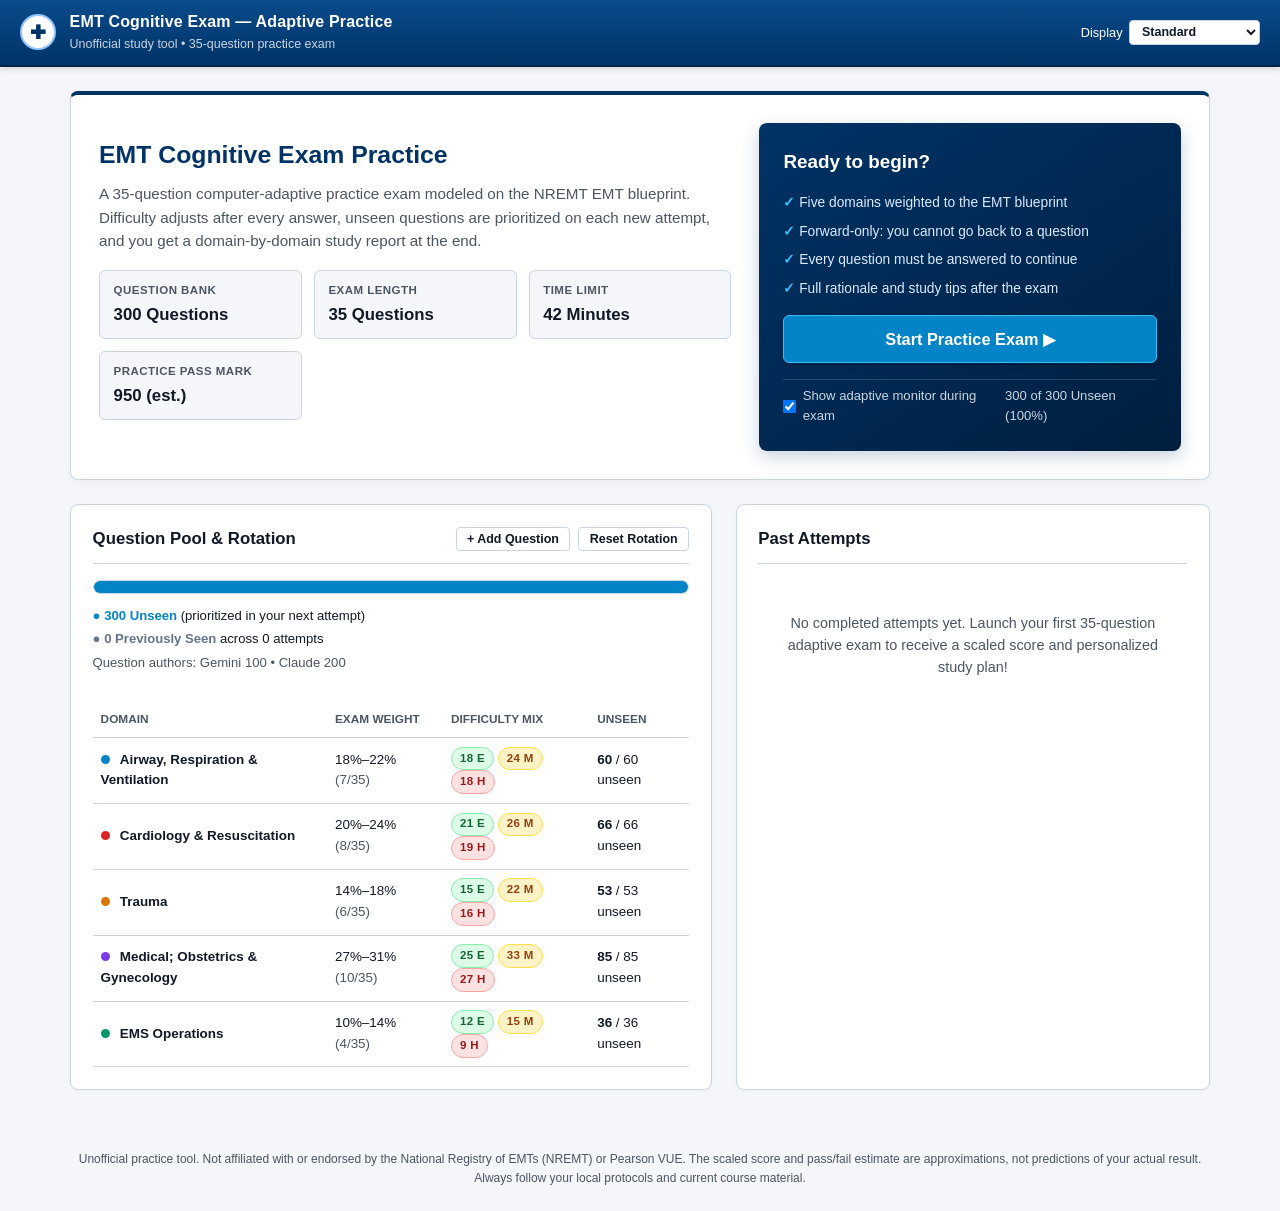
==== commit 2848ebe3: "Add 100 questions and merge question files into one per domain - Merge data/questions-claude-<domain" ====
--- a/index.html
+++ b/index.html
@@ -253,18 +253,12 @@
     </div>
   </div>
 
-  <!-- Question bank: Gemini-authored originals (reviewed by Claude) -->
+  <!-- Question bank: one file per domain; each question's `source` field records its author -->
   <script src="data/questions-airway.js"></script>
   <script src="data/questions-cardiology.js"></script>
   <script src="data/questions-trauma.js"></script>
   <script src="data/questions-medical.js"></script>
   <script src="data/questions-operations.js"></script>
-  <!-- Question bank: Claude-authored expansion -->
-  <script src="data/questions-claude-airway.js"></script>
-  <script src="data/questions-claude-cardiology.js"></script>
-  <script src="data/questions-claude-trauma.js"></script>
-  <script src="data/questions-claude-medical.js"></script>
-  <script src="data/questions-claude-operations.js"></script>
   <!-- User expansion packs -->
   <script src="data/questions-custom.js"></script>
 
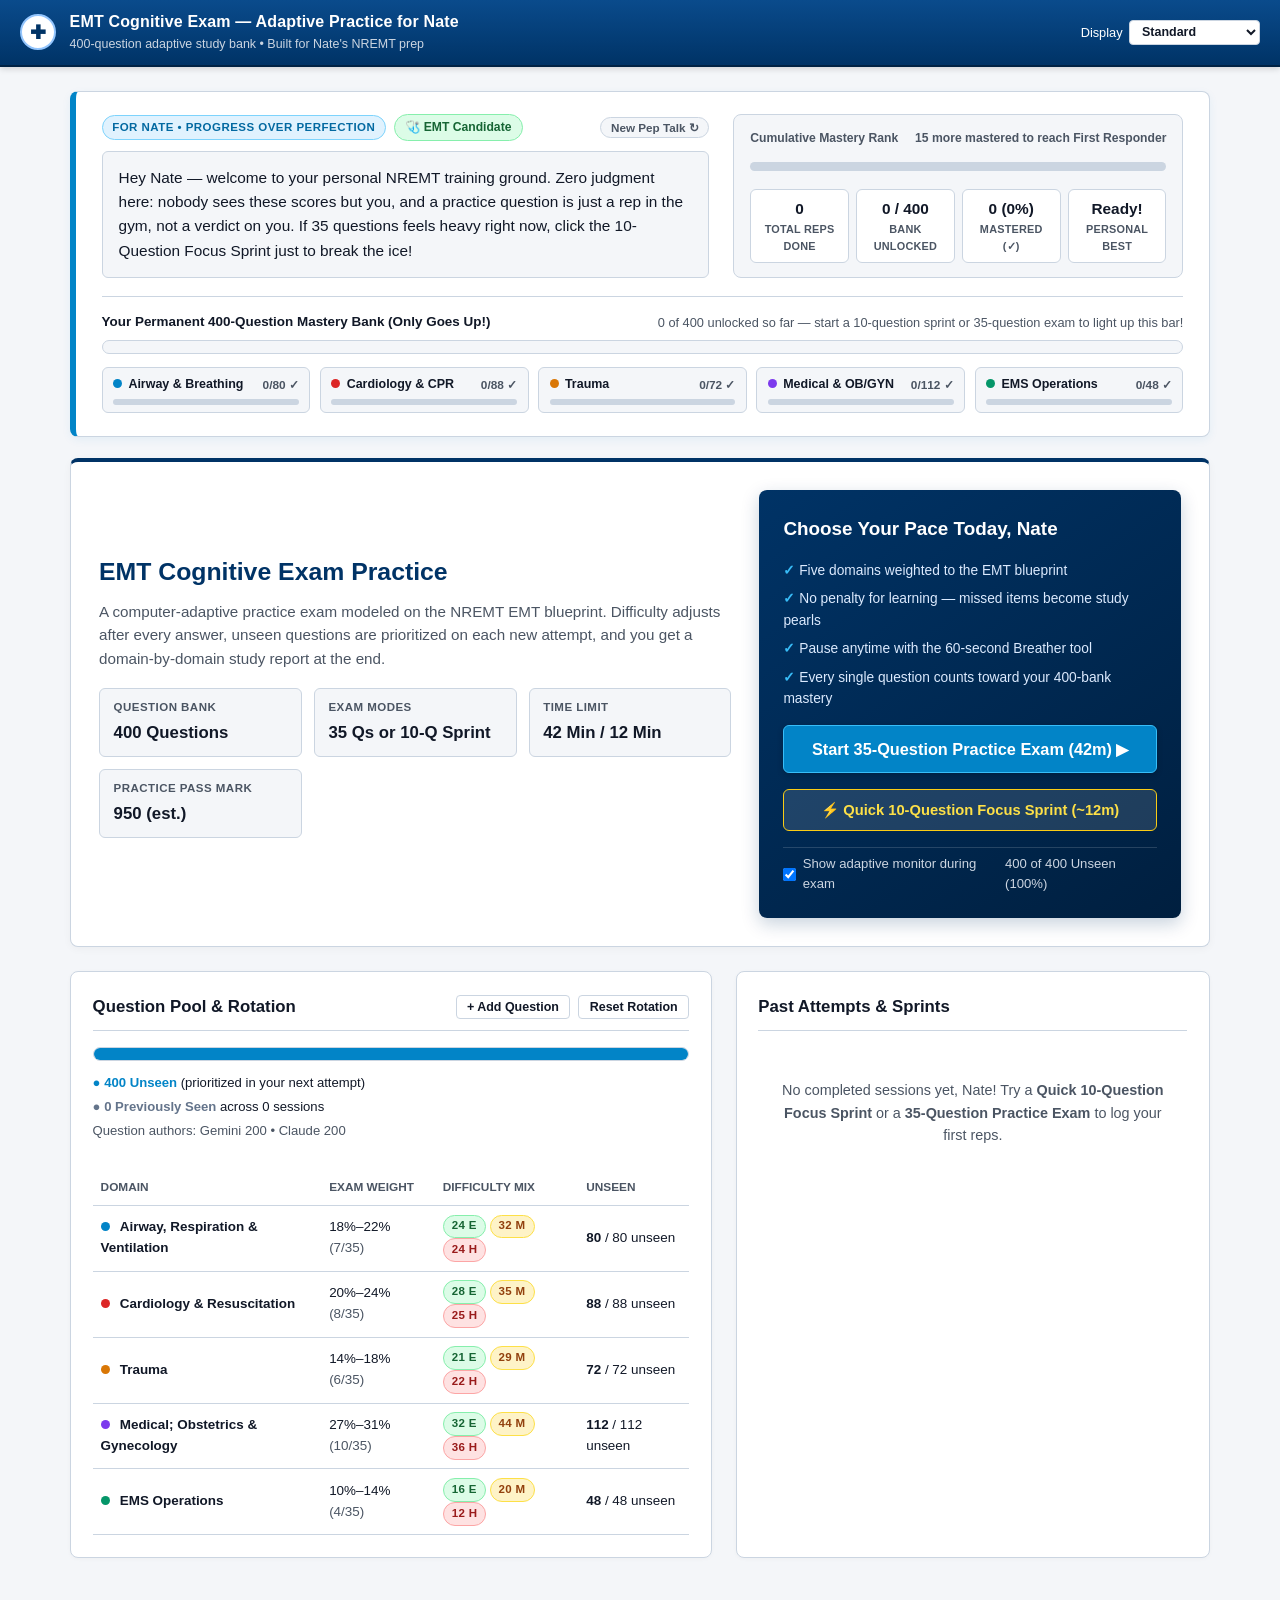
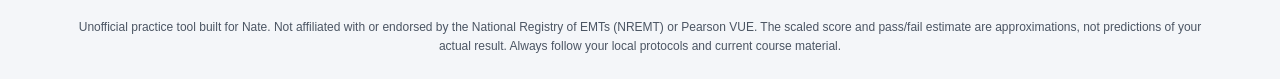
==== commit b8b7bfab: "Add Nate's focus tools, mobile layout, and realistic scoring for unfinished exams Gemini's additions" ====
--- a/index.html
+++ b/index.html
@@ -2,18 +2,22 @@
 <html lang="en">
 <head>
   <meta charset="UTF-8" />
-  <meta name="viewport" content="width=device-width, initial-scale=1.0" />
-  <title>NREMT EMT Practice Exam</title>
+  <meta name="viewport" content="width=device-width, initial-scale=1.0, viewport-fit=cover" />
+  <meta name="theme-color" content="#003366" />
+  <meta name="apple-mobile-web-app-capable" content="yes" />
+  <meta name="mobile-web-app-capable" content="yes" />
+  <meta name="apple-mobile-web-app-title" content="NREMT Prep" />
+  <title>Nate's NREMT EMT Practice &amp; Momentum Hub</title>
   <link rel="stylesheet" href="css/styles.css" />
 </head>
-<body>
+<body data-view="lobby">
   <!-- ===================== TOP HEADER ===================== -->
   <header class="vue-header">
     <div class="vue-header-left">
       <div class="nremt-star-badge" aria-hidden="true">✚</div>
       <div>
-        <div class="vue-exam-title">EMT Cognitive Exam — Adaptive Practice</div>
-        <div class="vue-candidate-subtitle">Unofficial study tool • 35-question practice exam</div>
+        <div class="vue-exam-title">EMT Cognitive Exam — Adaptive Practice for Nate</div>
+        <div class="vue-candidate-subtitle">400-question adaptive study bank • Built for Nate's NREMT prep</div>
       </div>
     </div>
     <div class="vue-header-right">
@@ -24,8 +28,8 @@
         </div>
         <div id="vue-question-counter" class="vue-question-counter">Question 1 of 35</div>
       </div>
-      <label style="display:flex;align-items:center;gap:0.4rem;font-size:0.8rem;">
-        <span>Display</span>
+      <label class="vue-display-picker" style="display:flex;align-items:center;gap:0.4rem;font-size:0.8rem;">
+        <span class="lbl-long">Display</span>
         <select id="select-color-scheme" class="vue-tool-select" aria-label="Color scheme">
           <option value="default">Standard</option>
           <option value="high-contrast">High contrast</option>
@@ -38,21 +42,96 @@
   <!-- Exam-only toolbar -->
   <div id="vue-subbar-exam-tools" class="vue-subbar hidden">
     <div class="vue-subbar-left">
+      <button type="button" id="btn-toggle-focus-stem" class="vue-tool-btn" title="Highlight vital signs, ages, and key question words to make reading easier">🎯 <span class="lbl-long">Focus Highlighter:</span><span class="lbl-short">Highlight</span> <span id="focus-stem-state">Off</span></button>
+      <button type="button" id="btn-exam-breather" class="vue-tool-btn vue-tool-btn-calm" title="Pause the clock for a quick breather if your focus starts drifting">🧘 <span class="lbl-long">Take a 60s Breather (Pause)</span><span class="lbl-short">Breather</span></button>
+      <button type="button" id="btn-exam-duty-pause" class="vue-tool-btn vue-tool-btn-fire" title="Station tones or emergency call? Freeze the clock and safely save your exam until you return from your run">🚨 <span class="lbl-long">Duty Call (Extended Pause)</span><span class="lbl-short">Duty Pause</span></button>
       <button type="button" id="btn-toggle-cat-hud" class="vue-tool-btn">Hide Adaptive Monitor</button>
     </div>
     <div class="vue-subbar-right">
-      <span style="font-size:0.8rem;">Right-click an answer (or use ✂ Strike) to cross it out</span>
+      <span class="hint-pointer" style="font-size:0.8rem;">Right-click an answer (or use ✂ Strike) to cross it out</span>
+      <span class="hint-touch" style="font-size:0.8rem;">Tap ✂ (or long-press an answer) to cross it out</span>
     </div>
   </div>
 
   <main class="main-container">
     <!-- ===================== VIEW 1: LOBBY ===================== -->
     <section id="view-lobby">
+      <!-- IN-PROGRESS / DUTY PAUSED SESSION RECOVERY BANNER (Shown if Nate paused or closed the tab during a call) -->
+      <div id="nate-duty-paused-banner" class="nate-duty-paused-banner hidden">
+        <div class="nate-duty-banner-left">
+          <div class="nate-duty-icon">🚒</div>
+          <div>
+            <div class="nate-duty-title">In-Progress Exam Paused (Duty Call Active)</div>
+            <div id="nate-duty-desc" class="nate-duty-desc">
+              Exam paused with questions saved. Your progress is locked in and waiting for you!
+            </div>
+          </div>
+        </div>
+        <div class="nate-duty-banner-actions">
+          <button type="button" id="btn-duty-resume" class="btn-duty-resume">Resume Exam Now ▶</button>
+          <button type="button" id="btn-duty-finish-early" class="btn-vue-nav btn-vue-secondary">Score What You Finished</button>
+          <button type="button" id="btn-duty-discard" class="btn-tiny-link" style="color:var(--vue-text-muted);">Discard</button>
+        </div>
+      </div>
+
+      <!-- NATE'S PERSONAL ENCOURAGEMENT & CUMULATIVE PROGRESS HUB -->
+      <div id="nate-coach-card" class="nate-coach-card">
+        <div class="nate-coach-top">
+          <div class="nate-coach-message-col">
+            <div class="nate-coach-eyebrow">
+              <span class="nate-for-badge">FOR NATE • PROGRESS OVER PERFECTION</span>
+              <span id="nate-rank-badge" class="nate-rank-pill">🩺 EMT Candidate</span>
+              <button type="button" id="btn-nate-new-quote" class="btn-nate-quote" title="Get another encouraging reminder">New Pep Talk ↻</button>
+            </div>
+            <div id="nate-coach-message" class="nate-coach-quote"></div>
+          </div>
+          <div class="nate-rank-ladder-box">
+            <div class="nate-rank-header">
+              <span>Cumulative Mastery Rank</span>
+              <span id="nate-rank-next-label">15 mastered to First Responder</span>
+            </div>
+            <div class="nate-rank-bar-track">
+              <div id="nate-rank-progress-fill" class="nate-rank-bar-fill" style="width:0%;"></div>
+            </div>
+            <div class="nate-kpi-mini-grid">
+              <div class="nate-kpi-mini">
+                <div class="nate-kpi-mini-val" id="nate-stat-total-reps">0</div>
+                <div class="nate-kpi-mini-lbl">Total Reps Done</div>
+              </div>
+              <div class="nate-kpi-mini">
+                <div class="nate-kpi-mini-val" id="nate-stat-explored">0 / 400</div>
+                <div class="nate-kpi-mini-lbl">Bank Unlocked</div>
+              </div>
+              <div class="nate-kpi-mini">
+                <div class="nate-kpi-mini-val" id="nate-stat-mastered">0</div>
+                <div class="nate-kpi-mini-lbl">Mastered (✓)</div>
+              </div>
+              <div class="nate-kpi-mini">
+                <div class="nate-kpi-mini-val" id="nate-stat-best">—</div>
+                <div class="nate-kpi-mini-lbl">Personal Best</div>
+              </div>
+            </div>
+          </div>
+        </div>
+
+        <div class="nate-mastery-section">
+          <div class="nate-mastery-header">
+            <strong>Your Permanent 400-Question Mastery Bank (Only Goes Up!)</strong>
+            <span id="nate-mastery-caption" class="nate-mastery-caption">Every question you answer moves this bar forward — even a 10-question sprint.</span>
+          </div>
+          <div class="nate-mastery-bar-outer" title="Green = Answered Correctly (Mastered) • Blue = Explored &amp; Learning">
+            <div id="nate-mastery-bar-mastered" class="nate-mastery-bar-mastered" style="width:0%;"></div>
+            <div id="nate-mastery-bar-learning" class="nate-mastery-bar-learning" style="width:0%;"></div>
+          </div>
+          <div id="nate-domain-mastery-strip" class="nate-domain-mastery-strip"></div>
+        </div>
+      </div>
+
       <div class="lobby-hero">
         <div>
           <h1>EMT Cognitive Exam Practice</h1>
           <p>
-            A 35-question computer-adaptive practice exam modeled on the NREMT EMT blueprint. Difficulty
+            A computer-adaptive practice exam modeled on the NREMT EMT blueprint. Difficulty
             adjusts after every answer, unseen questions are prioritized on each new attempt, and you get a
             domain-by-domain study report at the end.
           </p>
@@ -62,12 +141,12 @@
               <div class="spec-value" id="lobby-bank-total">— Questions</div>
             </div>
             <div class="spec-item">
-              <div class="spec-label">Exam Length</div>
-              <div class="spec-value">35 Questions</div>
+              <div class="spec-label">Exam Modes</div>
+              <div class="spec-value">35 Qs or 10-Q Sprint</div>
             </div>
             <div class="spec-item">
               <div class="spec-label">Time Limit</div>
-              <div class="spec-value">42 Minutes</div>
+              <div class="spec-value">42 Min / 12 Min</div>
             </div>
             <div class="spec-item">
               <div class="spec-label">Practice Pass Mark</div>
@@ -76,14 +155,15 @@
           </div>
         </div>
         <div class="lobby-cta-card">
-          <h2>Ready to begin?</h2>
+          <h2>Choose Your Pace Today, Nate</h2>
           <ul>
             <li>Five domains weighted to the EMT blueprint</li>
-            <li>Forward-only: you cannot go back to a question</li>
-            <li>Every question must be answered to continue</li>
-            <li>Full rationale and study tips after the exam</li>
+            <li>No penalty for learning — missed items become study pearls</li>
+            <li>Pause anytime with the 60-second Breather tool</li>
+            <li>Every single question counts toward your 400-bank mastery</li>
           </ul>
-          <button type="button" id="btn-start-exam" class="btn-primary-launch">Start Practice Exam ▶</button>
+          <button type="button" id="btn-start-exam" class="btn-primary-launch">Start 35-Question Practice Exam (42m) ▶</button>
+          <button type="button" id="btn-start-sprint" class="btn-sprint-launch" title="Low-friction 10-question adaptive round when 35 questions feels like too much">⚡ Quick 10-Question Focus Sprint (~12m)</button>
           <div class="lobby-options-row">
             <label>
               <input type="checkbox" id="chk-live-cat-hud" checked />
@@ -125,7 +205,7 @@
 
         <div class="panel-card">
           <div class="panel-card-header">
-            <h3>Past Attempts</h3>
+            <h3>Past Attempts &amp; Sprints</h3>
           </div>
           <div id="past-attempts-container" class="attempts-list"></div>
         </div>
@@ -139,6 +219,7 @@
           <div id="exam-progress-fill" class="exam-progress-fill" style="width:0%;"></div>
         </div>
         <div class="exam-content-area">
+          <div id="nate-exam-checkin" class="nate-exam-checkin"></div>
           <div class="exam-question-meta">
             <div id="exam-meta-left"></div>
             <div id="cat-live-hud" class="cat-live-pill"></div>
@@ -148,7 +229,7 @@
         </div>
         <div class="vue-footer">
           <div class="vue-footer-left">
-            <button type="button" id="btn-exam-abort" class="btn-vue-nav btn-vue-secondary">End Exam</button>
+            <button type="button" id="btn-exam-abort" class="btn-vue-nav btn-vue-secondary">End &amp; Score Early</button>
             <button type="button" id="btn-exam-help" class="btn-vue-nav btn-vue-secondary">Help</button>
           </div>
           <button type="button" id="btn-exam-next" class="btn-vue-nav">Next &#9654;</button>
@@ -179,6 +260,9 @@
           <div class="scale-labels"><span>100</span><span>1500</span></div>
         </div>
       </div>
+
+      <!-- NATE'S PERSONAL POST-SHIFT DEBRIEF & GROWTH CARD -->
+      <div id="nate-results-coaching" class="nate-results-coaching"></div>
 
       <div id="report-kpi-grid" class="kpi-grid"></div>
 
@@ -227,14 +311,15 @@
       </div>
 
       <div style="display:flex;gap:0.75rem;justify-content:center;flex-wrap:wrap;margin:1.5rem 0;">
-        <button type="button" id="btn-retake-exam" class="btn-primary-launch">Take Another Exam ▶</button>
-        <button type="button" id="btn-back-lobby" class="btn-vue-nav btn-vue-secondary">Back to Dashboard</button>
+        <button type="button" id="btn-retake-exam" class="btn-primary-launch">Start 35-Question Exam ▶</button>
+        <button type="button" id="btn-retake-sprint" class="btn-sprint-launch" style="width:auto;">⚡ Quick 10-Question Sprint</button>
+        <button type="button" id="btn-back-lobby" class="btn-vue-nav btn-vue-secondary" style="background:var(--vue-navy);color:#fff;">Back to Dashboard</button>
       </div>
     </section>
   </main>
 
   <p class="app-disclaimer">
-    Unofficial practice tool. Not affiliated with or endorsed by the National Registry of EMTs (NREMT) or Pearson VUE.
+    Unofficial practice tool built for Nate. Not affiliated with or endorsed by the National Registry of EMTs (NREMT) or Pearson VUE.
     The scaled score and pass/fail estimate are approximations, not predictions of your actual result.
     Always follow your local protocols and current course material.
   </p>
--- a/css/styles.css
+++ b/css/styles.css
@@ -1222,3 +1222,860 @@
   color: var(--vue-text-muted);
   text-align: center;
 }
+
+
+/* ============================================================================
+   NATE'S PERSONAL ENCOURAGEMENT, FOCUS & MASTERY PROGRESS STYLES
+   ============================================================================ */
+.nate-coach-card {
+  background: var(--vue-panel);
+  border: 1px solid var(--vue-border);
+  border-left: 6px solid #0284c7;
+  border-radius: 8px;
+  padding: 1.4rem 1.6rem;
+  margin-bottom: 1.35rem;
+  box-shadow: 0 3px 10px rgba(2, 132, 199, 0.07);
+}
+
+.nate-coach-top {
+  display: grid;
+  grid-template-columns: 1.35fr 1fr;
+  gap: 1.5rem;
+  align-items: stretch;
+  padding-bottom: 1.15rem;
+  border-bottom: 1px solid var(--vue-border);
+}
+
+@media (max-width: 900px) {
+  .nate-coach-top {
+    grid-template-columns: 1fr;
+  }
+}
+
+.nate-coach-eyebrow {
+  display: flex;
+  align-items: center;
+  flex-wrap: wrap;
+  gap: 0.5rem;
+  margin-bottom: 0.65rem;
+}
+
+.nate-for-badge {
+  background: #e0f2fe;
+  color: #0369a1;
+  border: 1px solid #7dd3fc;
+  padding: 0.18rem 0.6rem;
+  border-radius: 999px;
+  font-size: 0.72rem;
+  font-weight: 800;
+  letter-spacing: 0.04em;
+  text-transform: uppercase;
+}
+
+.nate-rank-pill {
+  background: #dcfce7;
+  color: #166534;
+  border: 1px solid #86efac;
+  padding: 0.18rem 0.65rem;
+  border-radius: 999px;
+  font-size: 0.76rem;
+  font-weight: 800;
+}
+
+.btn-nate-quote {
+  background: var(--vue-bg);
+  color: var(--vue-text-muted);
+  border: 1px solid var(--vue-border);
+  border-radius: 999px;
+  padding: 0.16rem 0.6rem;
+  font-size: 0.73rem;
+  font-weight: 700;
+  margin-left: auto;
+  transition: all 0.15s ease;
+}
+
+.btn-nate-quote:hover {
+  border-color: var(--vue-accent);
+  color: var(--vue-accent);
+  background: var(--vue-selected-bg);
+}
+
+.nate-coach-quote {
+  font-size: 0.96rem;
+  line-height: 1.58;
+  color: var(--vue-text);
+  font-weight: 500;
+  background: var(--vue-bg);
+  border: 1px solid var(--vue-border);
+  border-radius: 6px;
+  padding: 0.85rem 1rem;
+}
+
+.nate-rank-ladder-box {
+  background: var(--vue-bg);
+  border: 1px solid var(--vue-border);
+  border-radius: 8px;
+  padding: 0.85rem 1rem;
+  display: flex;
+  flex-direction: column;
+  justify-content: space-between;
+  gap: 0.55rem;
+}
+
+.nate-rank-header {
+  display: flex;
+  align-items: center;
+  justify-content: space-between;
+  flex-wrap: wrap;
+  gap: 0.35rem;
+  font-size: 0.76rem;
+  font-weight: 700;
+  color: var(--vue-text-muted);
+}
+
+.nate-rank-bar-track {
+  height: 9px;
+  background: var(--vue-border);
+  border-radius: 999px;
+  overflow: hidden;
+}
+
+.nate-rank-bar-fill {
+  height: 100%;
+  background: linear-gradient(90deg, #0284c7 0%, #16a34a 100%);
+  border-radius: 999px;
+  transition: width 0.35s ease;
+}
+
+.nate-kpi-mini-grid {
+  display: grid;
+  grid-template-columns: repeat(4, 1fr);
+  gap: 0.45rem;
+  margin-top: 0.2rem;
+}
+
+@media (max-width: 540px) {
+  .nate-kpi-mini-grid {
+    grid-template-columns: repeat(2, 1fr);
+  }
+}
+
+.nate-kpi-mini {
+  background: var(--vue-panel);
+  border: 1px solid var(--vue-border);
+  border-radius: 6px;
+  padding: 0.45rem 0.5rem;
+  text-align: center;
+}
+
+.nate-kpi-mini-val {
+  font-size: 0.96rem;
+  font-weight: 800;
+  color: var(--vue-text);
+}
+
+.nate-kpi-mini-lbl {
+  font-size: 0.68rem;
+  color: var(--vue-text-muted);
+  font-weight: 600;
+  text-transform: uppercase;
+  letter-spacing: 0.02em;
+}
+
+/* 400-Question Permanent Mastery Bank Bar */
+.nate-mastery-section {
+  padding-top: 0.95rem;
+}
+
+.nate-mastery-header {
+  display: flex;
+  align-items: center;
+  justify-content: space-between;
+  flex-wrap: wrap;
+  gap: 0.5rem;
+  font-size: 0.84rem;
+  margin-bottom: 0.45rem;
+}
+
+.nate-mastery-caption {
+  font-size: 0.8rem;
+  color: var(--vue-text-muted);
+}
+
+.nate-mastery-bar-outer {
+  display: flex;
+  height: 14px;
+  border-radius: 999px;
+  overflow: hidden;
+  background: var(--vue-bg);
+  border: 1px solid var(--vue-border);
+  margin-bottom: 0.8rem;
+}
+
+.nate-mastery-bar-mastered {
+  background: #16a34a;
+  height: 100%;
+  transition: width 0.35s ease;
+}
+
+.nate-mastery-bar-learning {
+  background: #38bdf8;
+  height: 100%;
+  transition: width 0.35s ease;
+}
+
+.nate-domain-mastery-strip {
+  display: grid;
+  grid-template-columns: repeat(auto-fit, minmax(175px, 1fr));
+  gap: 0.6rem;
+}
+
+.nate-domain-pill {
+  background: var(--vue-bg);
+  border: 1px solid var(--vue-border);
+  border-radius: 6px;
+  padding: 0.45rem 0.65rem;
+  font-size: 0.78rem;
+}
+
+.nate-domain-pill-top {
+  display: flex;
+  align-items: center;
+  justify-content: space-between;
+  margin-bottom: 0.3rem;
+}
+
+.nate-domain-pill-count {
+  font-weight: 700;
+  font-size: 0.74rem;
+  color: var(--vue-text-muted);
+}
+
+.nate-domain-mini-track {
+  height: 6px;
+  background: var(--vue-border);
+  border-radius: 999px;
+  overflow: hidden;
+}
+
+.nate-domain-mini-fill {
+  height: 100%;
+  border-radius: 999px;
+  transition: width 0.35s ease;
+}
+
+/* Quick 10-Question Focus Sprint Button */
+.btn-sprint-launch {
+  width: 100%;
+  background: rgba(255, 255, 255, 0.12);
+  color: #fde047;
+  border: 1.5px solid #facc15;
+  border-radius: 6px;
+  padding: 0.68rem 1.1rem;
+  font-size: 0.92rem;
+  font-weight: 700;
+  text-align: center;
+  transition: all 0.15s ease;
+}
+
+.btn-sprint-launch:hover {
+  background: rgba(250, 204, 21, 0.22);
+  color: #ffffff;
+  transform: translateY(-1px);
+}
+
+/* In-Exam Focus Tools & Check-in Strip */
+.vue-tool-btn-active {
+  background: #fef3c7 !important;
+  color: #92400e !important;
+  border-color: #f59e0b !important;
+}
+
+.vue-tool-btn-calm {
+  background: #e0f2fe;
+  color: #0369a1;
+  border-color: #7dd3fc;
+}
+
+.nate-exam-checkin {
+  background: var(--vue-bg);
+  border: 1px solid var(--vue-border);
+  border-left: 4px solid var(--vue-accent);
+  border-radius: 6px;
+  padding: 0.55rem 0.85rem;
+  margin-bottom: 0.9rem;
+  font-size: 0.84rem;
+  color: var(--vue-text);
+}
+
+.stem-focus-priority {
+  background: #fef08a;
+  color: #713f12;
+  padding: 0.05rem 0.32rem;
+  border-radius: 4px;
+  font-weight: 800;
+  border-bottom: 2px solid #eab308;
+}
+
+.stem-focus-vital {
+  background: #e0f2fe;
+  color: #075985;
+  padding: 0.04rem 0.3rem;
+  border-radius: 4px;
+  font-weight: 700;
+  border-bottom: 2px solid #38bdf8;
+}
+
+body.theme-high-contrast .stem-focus-priority,
+body.theme-yellow-black .stem-focus-priority {
+  background: #facc15;
+  color: #000000;
+}
+
+body.theme-high-contrast .stem-focus-vital,
+body.theme-yellow-black .stem-focus-vital {
+  background: #38bdf8;
+  color: #000000;
+}
+
+.breather-calm-box {
+  background: #f0f9ff;
+  border: 1px solid #bae6fd;
+  border-left: 4px solid #0284c7;
+  border-radius: 6px;
+  padding: 0.9rem 1rem;
+}
+
+/* Post-Exam Nate Coaching & Growth Debrief Card */
+.nate-results-coaching {
+  background: var(--vue-panel);
+  border: 1px solid var(--vue-border);
+  border-left: 6px solid #16a34a;
+  border-radius: 8px;
+  padding: 1.35rem 1.5rem;
+  margin-bottom: 1.5rem;
+  box-shadow: 0 2px 8px rgba(0, 0, 0, 0.04);
+}
+
+.nate-debrief-header {
+  font-size: 1.08rem;
+  color: var(--vue-text);
+  margin-bottom: 0.45rem;
+}
+
+.nate-debrief-body {
+  font-size: 0.92rem;
+  color: var(--vue-text-muted);
+  margin-bottom: 0.85rem;
+  line-height: 1.55;
+}
+
+.nate-debrief-chips {
+  display: flex;
+  flex-wrap: wrap;
+  gap: 0.5rem;
+  margin-bottom: 0.85rem;
+}
+
+.nate-debrief-chip {
+  background: var(--vue-bg);
+  border: 1px solid var(--vue-border);
+  border-radius: 999px;
+  padding: 0.22rem 0.7rem;
+  font-size: 0.78rem;
+  font-weight: 700;
+  color: var(--vue-text);
+}
+
+.nate-debrief-ActionTip {
+  background: var(--vue-bg);
+  border: 1px dashed var(--vue-border);
+  border-radius: 6px;
+  padding: 0.65rem 0.9rem;
+  font-size: 0.85rem;
+  color: var(--vue-text);
+}
+
+
+/* ============================================================================
+   FIREFIGHTER DUTY CALL / EXTENDED PAUSE STYLES
+   ============================================================================ */
+.vue-tool-btn-fire {
+  background: #fef2f2 !important;
+  color: #b91c1c !important;
+  border-color: #fca5a5 !important;
+  font-weight: 700;
+}
+
+.vue-tool-btn-fire:hover {
+  background: #fee2e2 !important;
+  border-color: #ef4444 !important;
+}
+
+.nate-duty-paused-banner {
+  background: linear-gradient(135deg, #fff1f2 0%, #fee2e2 100%);
+  border: 2px solid #f87171;
+  border-left: 8px solid #dc2626;
+  border-radius: 8px;
+  padding: 1.15rem 1.4rem;
+  margin-bottom: 1.35rem;
+  box-shadow: 0 4px 14px rgba(220, 38, 38, 0.12);
+  display: flex;
+  align-items: center;
+  justify-content: space-between;
+  flex-wrap: wrap;
+  gap: 1.25rem;
+  animation: pulseDutyBorder 3s infinite;
+}
+
+@keyframes pulseDutyBorder {
+  0%, 100% { border-color: #f87171; }
+  50% { border-color: #dc2626; }
+}
+
+.nate-duty-banner-left {
+  display: flex;
+  align-items: center;
+  gap: 1rem;
+  flex: 1;
+  min-width: 280px;
+}
+
+.nate-duty-icon {
+  font-size: 2.4rem;
+  line-height: 1;
+  flex-shrink: 0;
+}
+
+.nate-duty-title {
+  font-size: 1.15rem;
+  font-weight: 800;
+  color: #991b1b;
+  margin-bottom: 0.25rem;
+}
+
+.nate-duty-desc {
+  font-size: 0.88rem;
+  color: #7f1d1d;
+  line-height: 1.45;
+}
+
+.nate-duty-banner-actions {
+  display: flex;
+  align-items: center;
+  flex-wrap: wrap;
+  gap: 0.65rem;
+}
+
+.btn-duty-resume {
+  background: #dc2626;
+  color: #ffffff;
+  border: 1px solid #ef4444;
+  border-radius: 6px;
+  padding: 0.65rem 1.2rem;
+  font-size: 0.95rem;
+  font-weight: 800;
+  cursor: pointer;
+  box-shadow: 0 2px 6px rgba(220, 38, 38, 0.3);
+  transition: all 0.15s ease;
+}
+
+.btn-duty-resume:hover {
+  background: #b91c1c;
+  transform: translateY(-1px);
+}
+
+.duty-pause-card {
+  background: #fef2f2;
+  border: 1px solid #fecaca;
+  border-left: 6px solid #dc2626;
+  border-radius: 8px;
+  padding: 1.1rem 1.25rem;
+}
+
+.duty-pause-stat-grid {
+  display: grid;
+  grid-template-columns: repeat(auto-fit, minmax(130px, 1fr));
+  gap: 0.6rem;
+  margin: 0.85rem 0;
+}
+
+.duty-pause-stat-item {
+  background: var(--vue-panel);
+  border: 1px solid var(--vue-border);
+  border-radius: 6px;
+  padding: 0.5rem 0.65rem;
+  text-align: center;
+}
+
+.duty-pause-stat-val {
+  font-size: 1.15rem;
+  font-weight: 800;
+  color: #991b1b;
+}
+
+.duty-pause-stat-lbl {
+  font-size: 0.7rem;
+  color: var(--vue-text-muted);
+  font-weight: 700;
+  text-transform: uppercase;
+}
+
+/* ============================================================================
+   PHONE LAYOUT
+   Short labels, touch hints, and a compact exam screen with a sticky Next bar.
+   ============================================================================ */
+.lbl-short,
+.hint-touch {
+  display: none;
+}
+
+/* Touch screens (no hover, coarse pointer): swap the right-click hint for a touch hint */
+@media (hover: none) and (pointer: coarse) {
+  .hint-pointer {
+    display: none;
+  }
+  .hint-touch {
+    display: inline;
+  }
+  .exam-option-card {
+    -webkit-touch-callout: none; /* stop iOS's text-selection callout on long-press */
+    -webkit-tap-highlight-color: transparent;
+  }
+  .exam-option-card:hover {
+    border-color: var(--vue-border);
+    background: var(--vue-panel);
+  }
+  .exam-option-card.selected:hover {
+    border-color: var(--vue-selected-border);
+    background: var(--vue-selected-bg);
+  }
+}
+
+@media (max-width: 640px) {
+  html {
+    -webkit-text-size-adjust: 100%;
+  }
+
+  .lbl-long {
+    display: none;
+  }
+  .lbl-short {
+    display: inline;
+  }
+
+  /* ---------- Header: one compact row ---------- */
+  .vue-header {
+    padding: 0.5rem 0.75rem;
+    padding-top: calc(0.5rem + env(safe-area-inset-top));
+    gap: 0.5rem;
+    min-width: 0;
+  }
+  .vue-header-left {
+    gap: 0.5rem;
+    min-width: 0;
+  }
+  .nremt-star-badge {
+    width: 28px;
+    height: 28px;
+    font-size: 0.95rem;
+  }
+  .vue-exam-title {
+    font-size: 0.88rem;
+    line-height: 1.25;
+  }
+  .vue-candidate-subtitle {
+    display: none;
+  }
+  .vue-header-right {
+    gap: 0.6rem;
+    flex-shrink: 0;
+  }
+  .vue-tool-select {
+    font-size: 16px; /* 16px keeps iOS from zooming in when the picker opens */
+    padding: 0.2rem 0.3rem;
+    max-width: 7.5rem;
+  }
+
+  /* During an exam the header becomes a sticky status bar: timer + question count only */
+  body[data-view="exam"] .vue-header {
+    position: sticky;
+    top: 0;
+    z-index: 50;
+  }
+  body[data-view="exam"] .vue-header-left > div:not(.nremt-star-badge),
+  body[data-view="exam"] .vue-display-picker {
+    display: none !important;
+  }
+  .vue-status-box {
+    flex-direction: row;
+    align-items: center;
+    gap: 0.75rem;
+    font-size: 0.8rem;
+  }
+  .vue-timer-row {
+    font-size: 0.85rem;
+  }
+  .btn-tiny-link {
+    padding: 0.25rem 0.5rem;
+    font-size: 0.72rem;
+  }
+
+  /* ---------- Exam toolbar: one swipeable row ---------- */
+  .vue-subbar {
+    padding: 0.4rem 0.75rem;
+    gap: 0.35rem;
+  }
+  .vue-subbar-left {
+    flex-wrap: nowrap;
+    overflow-x: auto;
+    -webkit-overflow-scrolling: touch;
+    scrollbar-width: none;
+    width: 100%;
+    gap: 0.45rem;
+    padding-bottom: 2px;
+  }
+  .vue-subbar-left::-webkit-scrollbar {
+    display: none;
+  }
+  .vue-tool-btn {
+    flex-shrink: 0;
+    white-space: nowrap;
+    min-height: 36px;
+    padding: 0.35rem 0.7rem;
+    font-size: 0.8rem;
+  }
+  .vue-subbar-right {
+    font-size: 0.74rem;
+    color: var(--vue-text-muted);
+  }
+
+  /* ---------- Page container ---------- */
+  .main-container {
+    padding: 0.75rem;
+  }
+  body[data-view="exam"] .main-container {
+    padding: 0;
+  }
+
+  /* ---------- Lobby: put the Start buttons first ---------- */
+  #view-lobby:not(.hidden) {
+    display: flex;
+    flex-direction: column;
+  }
+  #nate-duty-paused-banner {
+    order: -3;
+  }
+  #view-lobby .lobby-hero {
+    order: -2;
+    display: flex;
+    flex-direction: column;
+    gap: 1rem;
+    padding: 1rem;
+    margin-bottom: 1rem;
+  }
+  #view-lobby .lobby-cta-card {
+    order: -1;
+    width: 100%;
+  }
+  #nate-coach-card {
+    order: -1;
+    margin-bottom: 1rem;
+  }
+  .lobby-hero h1 {
+    font-size: 1.2rem;
+  }
+  .lobby-hero p {
+    display: none;
+  }
+  .btn-primary-launch,
+  .btn-sprint-launch {
+    width: 100%;
+    min-height: 48px;
+    white-space: normal;
+  }
+  .panel-card {
+    padding: 1rem;
+  }
+  .domain-table {
+    display: block;
+    overflow-x: auto;
+  }
+
+  /* ---------- Exam screen ---------- */
+  .exam-workspace {
+    margin-top: 0;
+    border-left: 0;
+    border-right: 0;
+    border-radius: 0;
+    overflow: visible; /* "hidden" would stop the footer from sticking */
+    min-height: 0;
+  }
+  .exam-content-area {
+    padding: 0.9rem 0.85rem 1.25rem;
+  }
+  .nate-exam-checkin {
+    font-size: 0.82rem;
+    padding: 0.5rem 0.65rem;
+    margin-bottom: 0.65rem;
+  }
+  .exam-question-meta {
+    margin-bottom: 0.75rem;
+    padding-bottom: 0.5rem;
+    font-size: 0.75rem;
+  }
+  .cat-live-pill {
+    flex-wrap: wrap;
+    border-radius: 8px;
+    font-size: 0.7rem;
+    gap: 0.3rem 0.45rem;
+    padding: 0.3rem 0.55rem;
+  }
+  .exam-stem {
+    font-size: 1.04rem;
+    line-height: 1.6;
+    margin-bottom: 1.1rem;
+  }
+  .exam-options-list {
+    gap: 0.6rem;
+  }
+  .exam-option-row {
+    gap: 0.4rem;
+  }
+  .exam-option-card {
+    padding: 0.8rem 0.75rem;
+    gap: 0.6rem;
+    min-height: 52px;
+  }
+  .option-text {
+    font-size: 0.98rem;
+  }
+  .option-letter {
+    display: none; /* the circle already shows the letter */
+  }
+  .btn-strikeout {
+    min-width: 44px;
+    padding: 0;
+    font-size: 1.05rem;
+  }
+
+  /* Sticky Next bar, always within thumb reach */
+  .vue-footer {
+    position: sticky;
+    bottom: 0;
+    z-index: 40;
+    padding: 0.6rem 0.75rem;
+    padding-bottom: calc(0.6rem + env(safe-area-inset-bottom));
+    gap: 0.5rem;
+  }
+  .vue-footer-left {
+    gap: 0.4rem;
+  }
+  .vue-footer .btn-vue-secondary {
+    padding: 0.55rem 0.6rem;
+    font-size: 0.76rem;
+    min-height: 44px;
+  }
+  #btn-exam-next {
+    flex: 1;
+    max-width: 14rem;
+    justify-content: center;
+    min-height: 48px;
+    font-size: 1rem;
+  }
+
+  /* ---------- Results ---------- */
+  .report-banner {
+    padding: 1.1rem;
+  }
+
+  /* ---------- Modals: fit the screen, stack the buttons ---------- */
+  .vue-modal-backdrop {
+    padding: 0.5rem;
+    align-items: flex-end;
+  }
+  .vue-modal {
+    max-height: calc(100vh - 1rem);
+    max-height: calc(100dvh - 1rem);
+    display: flex;
+    flex-direction: column;
+  }
+  .vue-modal-body {
+    max-height: none;
+    flex: 1;
+    min-height: 0;
+    padding: 1rem;
+  }
+  .vue-modal-footer {
+    flex-direction: column-reverse;
+    padding: 0.65rem 0.75rem;
+    padding-bottom: calc(0.65rem + env(safe-area-inset-bottom));
+  }
+  .vue-modal-footer button {
+    width: 100%;
+    justify-content: center;
+    min-height: 46px;
+  }
+  .duty-pause-stat-grid {
+    grid-template-columns: repeat(2, 1fr);
+  }
+
+  .app-disclaimer {
+    padding: 0 0.75rem 1rem;
+  }
+}
+
+/* The paused-exam banner is light red, so the default white-on-navy secondary button vanished on it */
+.nate-duty-paused-banner .btn-vue-secondary {
+  background: #ffffff;
+  color: #991b1b;
+  border-color: #fca5a5;
+}
+.nate-duty-paused-banner .btn-vue-secondary:hover {
+  background: #fef2f2;
+}
+
+@media (max-width: 640px) {
+  .lobby-cta-card ul {
+    display: none; /* the bullets push the Start buttons below the first screen */
+  }
+  .nate-duty-paused-banner {
+    padding: 0.85rem;
+  }
+  .nate-duty-banner-actions {
+    width: 100%;
+  }
+  .nate-duty-banner-actions .btn-duty-resume,
+  .nate-duty-banner-actions .btn-vue-secondary {
+    flex: 1;
+    min-height: 44px;
+    justify-content: center;
+  }
+}
+
+/* Phone results: collapsible question review (missed questions start open) */
+@media (max-width: 640px) {
+  .review-card-header {
+    cursor: pointer;
+    position: relative;
+    padding-right: 2rem;
+    flex-wrap: wrap;
+    gap: 0.4rem;
+  }
+  .review-card-header::after {
+    content: "▸";
+    position: absolute;
+    right: 0.75rem;
+    top: 50%;
+    transform: translateY(-50%);
+    font-size: 1rem;
+    color: var(--vue-text-muted);
+    transition: transform 0.15s ease;
+  }
+  .review-card.is-open .review-card-header::after {
+    transform: translateY(-50%) rotate(90deg);
+  }
+  .review-card:not(.is-open) .review-card-body {
+    display: none;
+  }
+}
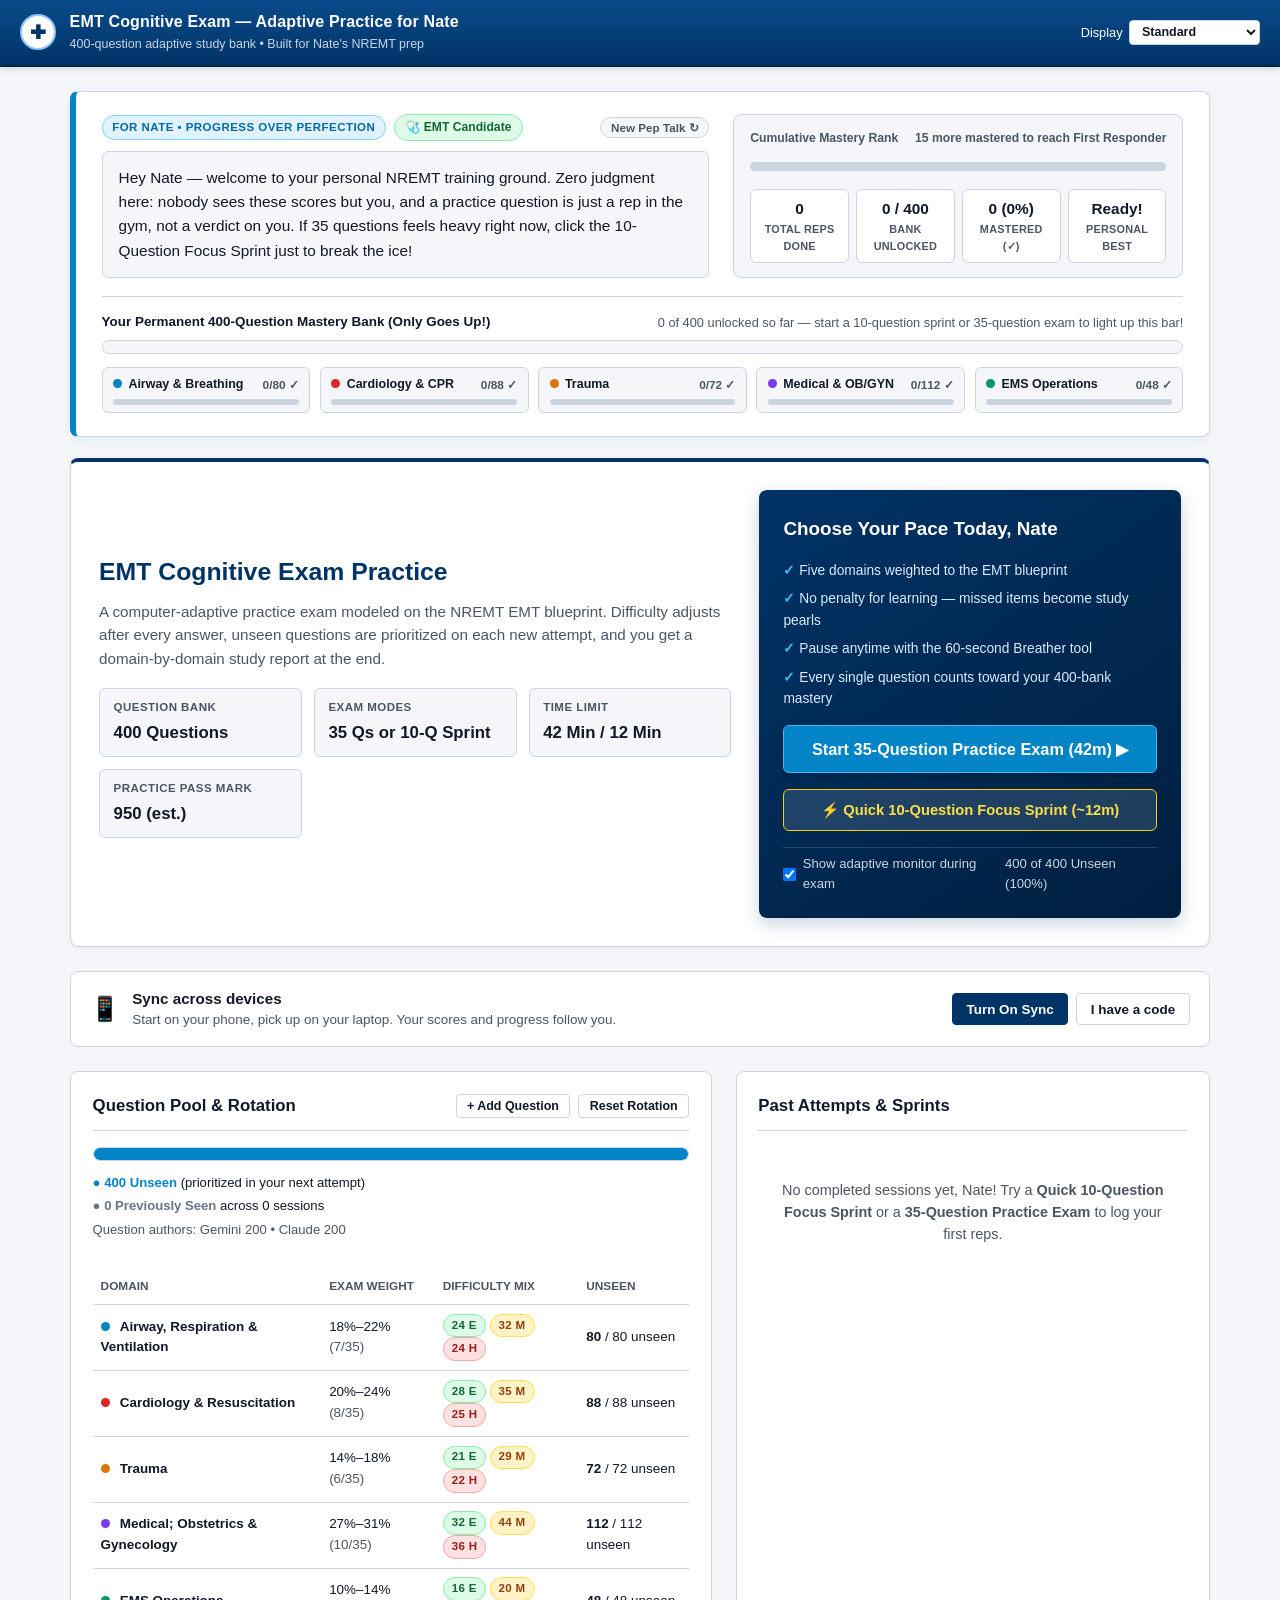
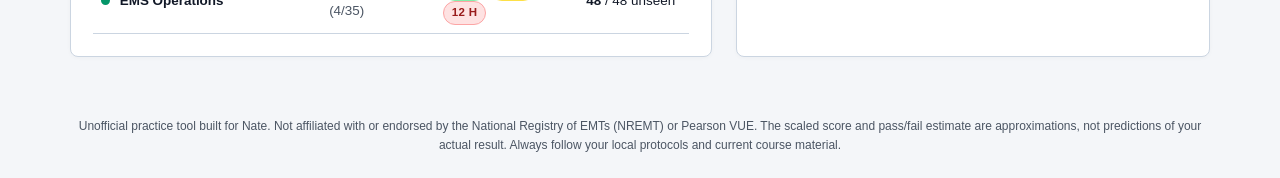
==== commit 749c2d36: "Add cross-device progress sync via Supabase sync codes Nate can turn on sync from a new dashboard ca" ====
--- a/index.html
+++ b/index.html
@@ -174,6 +174,18 @@
         </div>
       </div>
 
+      <!-- CROSS-DEVICE SYNC (hidden unless js/sync-config.js has Supabase settings) -->
+      <div id="sync-card" class="sync-card hidden">
+        <div class="sync-card-main">
+          <div class="sync-icon" aria-hidden="true">📱</div>
+          <div>
+            <div class="sync-title">Sync across devices</div>
+            <div id="sync-status" class="sync-status" aria-live="polite"></div>
+          </div>
+        </div>
+        <div id="sync-actions" class="sync-actions"></div>
+      </div>
+
       <div class="dashboard-grid">
         <div class="panel-card">
           <div class="panel-card-header">
@@ -348,6 +360,8 @@
   <script src="data/questions-custom.js"></script>
 
   <script src="js/cat-engine.js"></script>
+  <script src="js/sync-config.js"></script>
+  <script src="js/sync.js"></script>
   <script src="js/app.js"></script>
 </body>
 </html>
--- a/css/styles.css
+++ b/css/styles.css
@@ -2079,3 +2079,129 @@
     display: none;
   }
 }
+
+/* ===================== Cross-device sync card ===================== */
+.sync-card {
+  display: flex;
+  align-items: center;
+  justify-content: space-between;
+  gap: 1rem;
+  flex-wrap: wrap;
+  background: var(--vue-panel);
+  border: 1px solid var(--vue-border);
+  border-radius: 8px;
+  padding: 0.9rem 1.2rem;
+  margin-bottom: 1.5rem;
+}
+.sync-card.hidden {
+  display: none;
+}
+.sync-card-main {
+  display: flex;
+  align-items: center;
+  gap: 0.75rem;
+  min-width: 0;
+  flex: 1 1 260px;
+}
+.sync-icon {
+  font-size: 1.5rem;
+  line-height: 1;
+}
+.sync-title {
+  font-weight: 700;
+  font-size: 0.95rem;
+}
+.sync-status {
+  font-size: 0.84rem;
+  color: var(--vue-text-muted);
+}
+.sync-status-warn {
+  color: #b45309;
+}
+.sync-actions {
+  display: flex;
+  flex-wrap: wrap;
+  gap: 0.5rem;
+  align-items: center;
+}
+.sync-actions .vue-tool-btn {
+  padding: 0.45rem 0.85rem;
+  font-size: 0.84rem;
+}
+.sync-btn-primary {
+  background: var(--vue-navy);
+  border-color: var(--vue-navy);
+  color: #fff;
+}
+.sync-btn-primary:hover {
+  background: var(--vue-navy-light, var(--vue-navy));
+  color: #fff;
+}
+.sync-code-form {
+  display: flex;
+  flex-wrap: wrap;
+  gap: 0.5rem;
+  align-items: center;
+}
+.sync-code-input,
+.sync-link-box input {
+  font-family: ui-monospace, SFMono-Regular, Menlo, Consolas, monospace;
+  font-size: 16px; /* 16px stops iOS from zooming in on focus */
+  padding: 0.4rem 0.6rem;
+  border: 1px solid var(--vue-border);
+  border-radius: 4px;
+  background: var(--vue-panel);
+  color: var(--vue-text);
+  min-width: 0;
+}
+.sync-code-input {
+  width: 15.5rem;
+  max-width: 100%;
+  text-transform: uppercase;
+}
+.sync-error {
+  flex-basis: 100%;
+  color: #b91c1c;
+  font-size: 0.82rem;
+}
+.sync-link-box {
+  display: flex;
+  gap: 0.5rem;
+}
+.sync-link-box input {
+  flex: 1;
+  font-size: 0.8rem;
+}
+.sync-code-display {
+  font-family: ui-monospace, SFMono-Regular, Menlo, Consolas, monospace;
+  font-size: 1.25rem;
+  font-weight: 700;
+  letter-spacing: 0.06em;
+  text-align: center;
+  padding: 0.6rem;
+  border: 1px dashed var(--vue-border);
+  border-radius: 6px;
+  user-select: all;
+}
+@media (max-width: 640px) {
+  .sync-card {
+    padding: 0.85rem;
+    margin-bottom: 1rem;
+  }
+  .sync-actions,
+  .sync-code-form {
+    width: 100%;
+  }
+  .sync-actions .vue-tool-btn,
+  .sync-code-form .vue-tool-btn {
+    flex: 1 1 auto;
+    justify-content: center;
+    min-height: 44px;
+  }
+  .sync-code-input {
+    width: 100%;
+  }
+  .sync-link-box input {
+    font-size: 16px;
+  }
+}
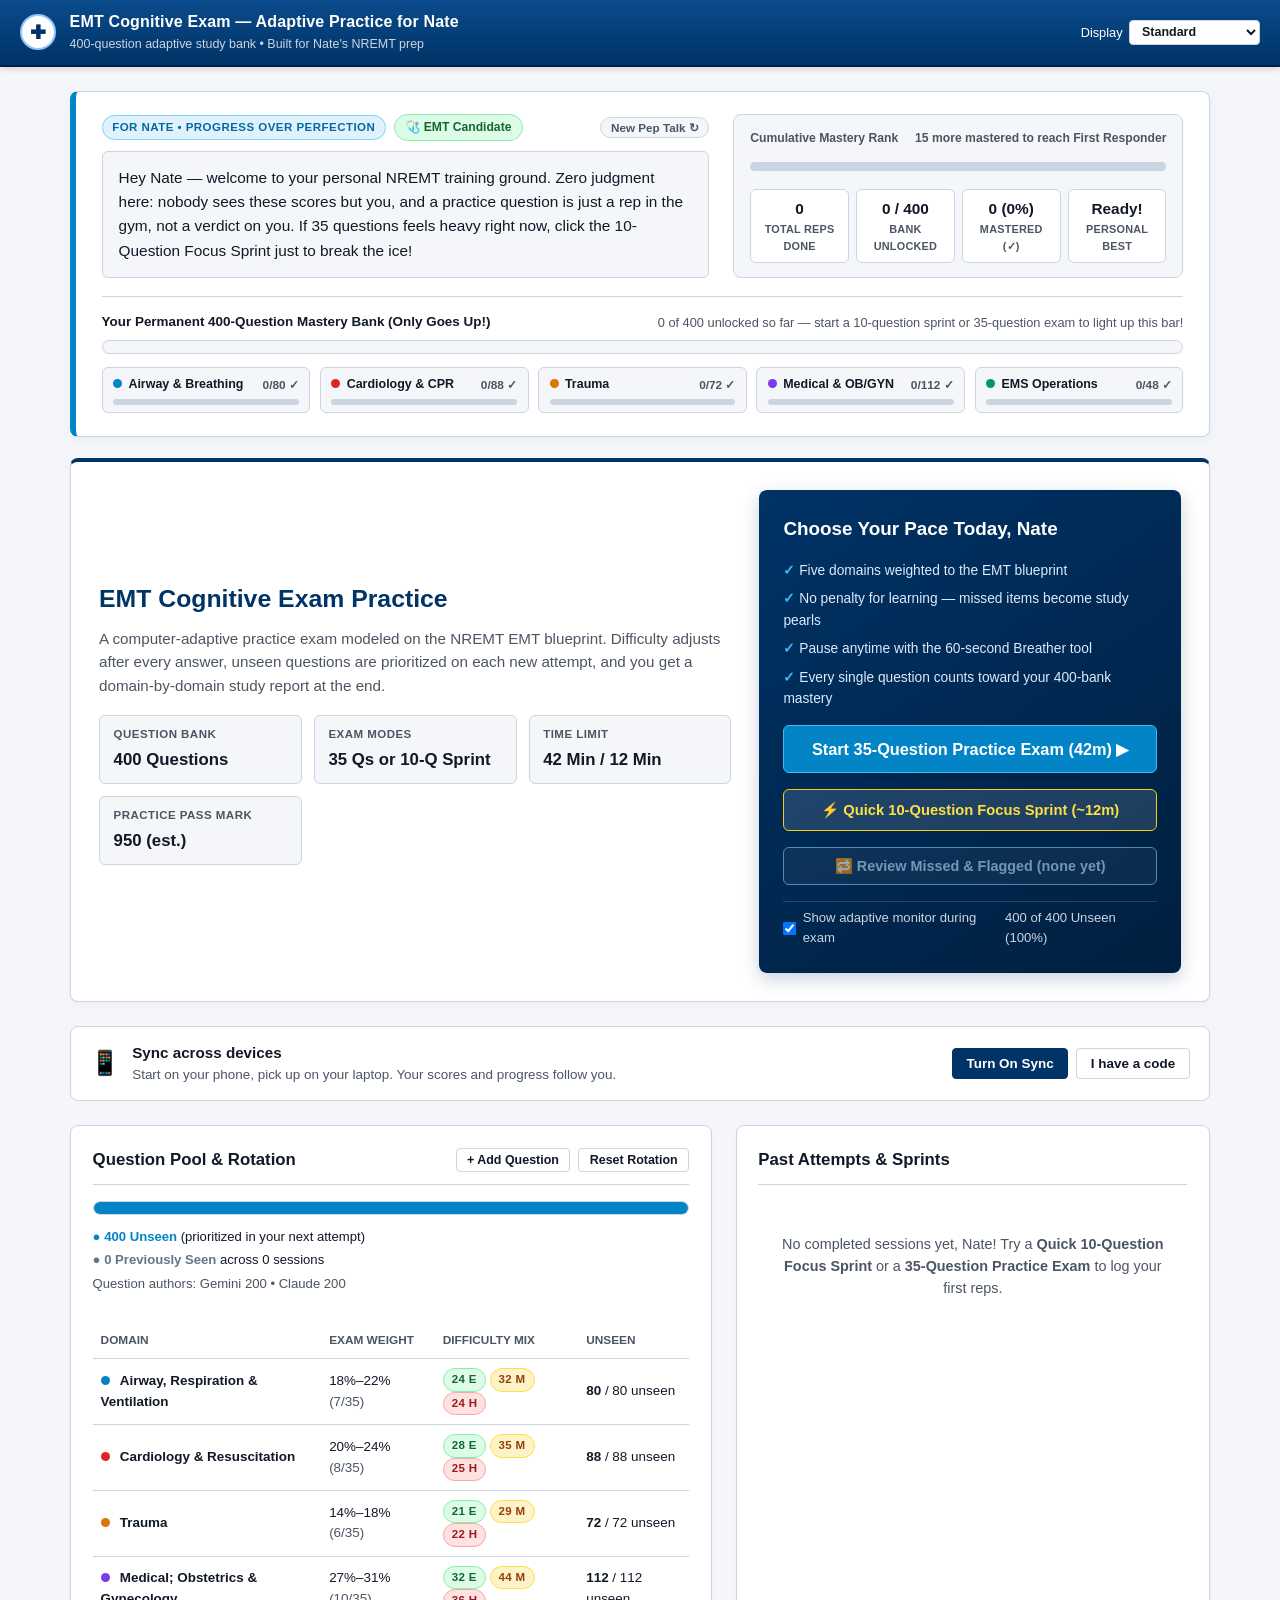
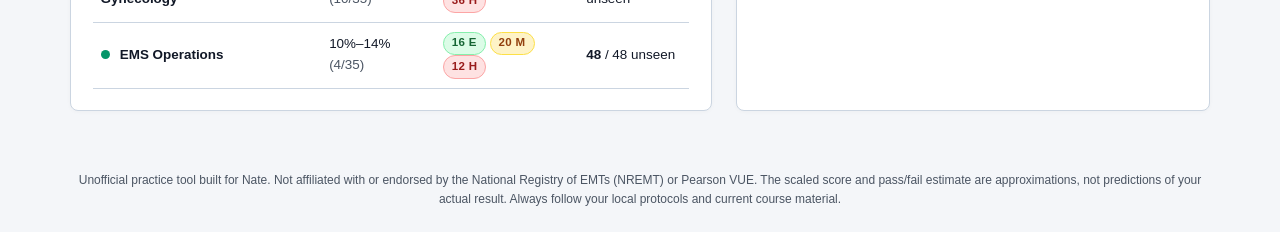
==== commit 7f2af208: "Add flag-a-guess, Missed & Flagged review mode, and rainbow tab icon - 🚩 Flag button (or F key) next" ====
--- a/index.html
+++ b/index.html
@@ -8,6 +8,7 @@
   <meta name="mobile-web-app-capable" content="yes" />
   <meta name="apple-mobile-web-app-title" content="NREMT Prep" />
   <title>Nate's NREMT EMT Practice &amp; Momentum Hub</title>
+  <link rel="icon" type="image/svg+xml" href="favicon.svg" />
   <link rel="stylesheet" href="css/styles.css" />
 </head>
 <body data-view="lobby">
@@ -164,6 +165,7 @@
           </ul>
           <button type="button" id="btn-start-exam" class="btn-primary-launch">Start 35-Question Practice Exam (42m) ▶</button>
           <button type="button" id="btn-start-sprint" class="btn-sprint-launch" title="Low-friction 10-question adaptive round when 35 questions feels like too much">⚡ Quick 10-Question Focus Sprint (~12m)</button>
+          <button type="button" id="btn-start-review" class="btn-review-launch" title="Retake only the questions you missed or flagged as a guess">🔁 Review Missed &amp; Flagged</button>
           <div class="lobby-options-row">
             <label>
               <input type="checkbox" id="chk-live-cat-hud" checked />
@@ -244,7 +246,10 @@
             <button type="button" id="btn-exam-abort" class="btn-vue-nav btn-vue-secondary">End &amp; Score Early</button>
             <button type="button" id="btn-exam-help" class="btn-vue-nav btn-vue-secondary">Help</button>
           </div>
-          <button type="button" id="btn-exam-next" class="btn-vue-nav">Next &#9654;</button>
+          <div class="vue-footer-right">
+            <button type="button" id="btn-exam-flag" class="btn-vue-nav btn-vue-secondary btn-flag" aria-pressed="false" title="Not sure? Flag it so it goes on your review list, even if your guess turns out right (shortcut: F)">🚩 <span id="btn-exam-flag-label">Flag</span></button>
+            <button type="button" id="btn-exam-next" class="btn-vue-nav">Next &#9654;</button>
+          </div>
         </div>
       </div>
     </section>
@@ -308,6 +313,7 @@
             <option value="all">All Results</option>
             <option value="incorrect">Incorrect Only</option>
             <option value="correct">Correct Only</option>
+            <option value="flagged">🚩 Flagged Only</option>
           </select>
           <select id="filter-review-domain" class="vue-tool-select" aria-label="Filter by domain">
             <option value="all">All Domains (5)</option>
@@ -325,6 +331,7 @@
       <div style="display:flex;gap:0.75rem;justify-content:center;flex-wrap:wrap;margin:1.5rem 0;">
         <button type="button" id="btn-retake-exam" class="btn-primary-launch">Start 35-Question Exam ▶</button>
         <button type="button" id="btn-retake-sprint" class="btn-sprint-launch" style="width:auto;">⚡ Quick 10-Question Sprint</button>
+        <button type="button" id="btn-retake-review" class="btn-review-launch hidden">🔁 Review Missed &amp; Flagged</button>
         <button type="button" id="btn-back-lobby" class="btn-vue-nav btn-vue-secondary" style="background:var(--vue-navy);color:#fff;">Back to Dashboard</button>
       </div>
     </section>
--- a/css/styles.css
+++ b/css/styles.css
@@ -2205,3 +2205,113 @@
     font-size: 16px;
   }
 }
+
+/* ===================== Flag-as-guess & Missed/Flagged review ===================== */
+.vue-footer-right {
+  display: flex;
+  align-items: center;
+  gap: 0.6rem;
+}
+.btn-flag {
+  white-space: nowrap;
+}
+.btn-flag.is-flagged {
+  background: #f59e0b;
+  border-color: #fbbf24;
+  color: #1f1300;
+  box-shadow: 0 0 0 2px rgba(251, 191, 36, 0.45);
+}
+.btn-flag.is-flagged:hover {
+  background: #fbbf24;
+}
+
+.btn-review-launch {
+  width: 100%;
+  background: rgba(255, 255, 255, 0.08);
+  color: #bae6fd;
+  border: 1.5px solid #7dd3fc;
+  border-radius: 6px;
+  padding: 0.6rem 1.1rem;
+  font-size: 0.9rem;
+  font-weight: 700;
+  text-align: center;
+  transition: all 0.15s ease;
+}
+.btn-review-launch:hover {
+  background: rgba(125, 211, 252, 0.2);
+  color: #ffffff;
+}
+.btn-review-launch.is-empty {
+  opacity: 0.6;
+}
+/* On the light results page */
+#btn-retake-review {
+  width: auto;
+  background: var(--vue-panel);
+  color: var(--vue-navy);
+  border-color: var(--vue-navy);
+}
+#btn-retake-review:hover {
+  background: var(--vue-selected-bg);
+}
+#btn-retake-review.hidden {
+  display: none;
+}
+
+.flag-badge {
+  display: inline-block;
+  background: #fef3c7;
+  color: #92400e;
+  border: 1px solid #f59e0b;
+  border-radius: 999px;
+  padding: 0.1rem 0.55rem;
+  font-size: 0.74rem;
+  font-weight: 700;
+  white-space: nowrap;
+}
+.review-card.review-flagged {
+  box-shadow: inset 4px 0 0 #f59e0b;
+}
+.flag-guess-note {
+  font-size: 0.8rem;
+  font-weight: 700;
+  color: #92400e;
+  margin-bottom: 0.25rem;
+}
+
+.attempt-review {
+  background: #e0f2fe;
+  color: #075985;
+}
+.report-banner.banner-review {
+  border-top: 6px solid #0284c7;
+}
+.status-pill-large.review {
+  background: #e0f2fe;
+  color: #075985;
+}
+/* Review rounds have no scaled score or adaptive trajectory worth showing */
+#view-results.is-review-report .scaled-score-box,
+#view-results.is-review-report .nremt-scale-meter {
+  display: none;
+}
+
+@media (max-width: 640px) {
+  .vue-footer-right {
+    flex: 1;
+    justify-content: flex-end;
+    gap: 0.4rem;
+  }
+  .btn-flag {
+    min-height: 48px;
+    padding: 0.55rem 0.7rem;
+    font-size: 0.85rem;
+  }
+  .btn-review-launch {
+    min-height: 48px;
+    white-space: normal;
+  }
+  #btn-retake-review {
+    width: 100%;
+  }
+}
